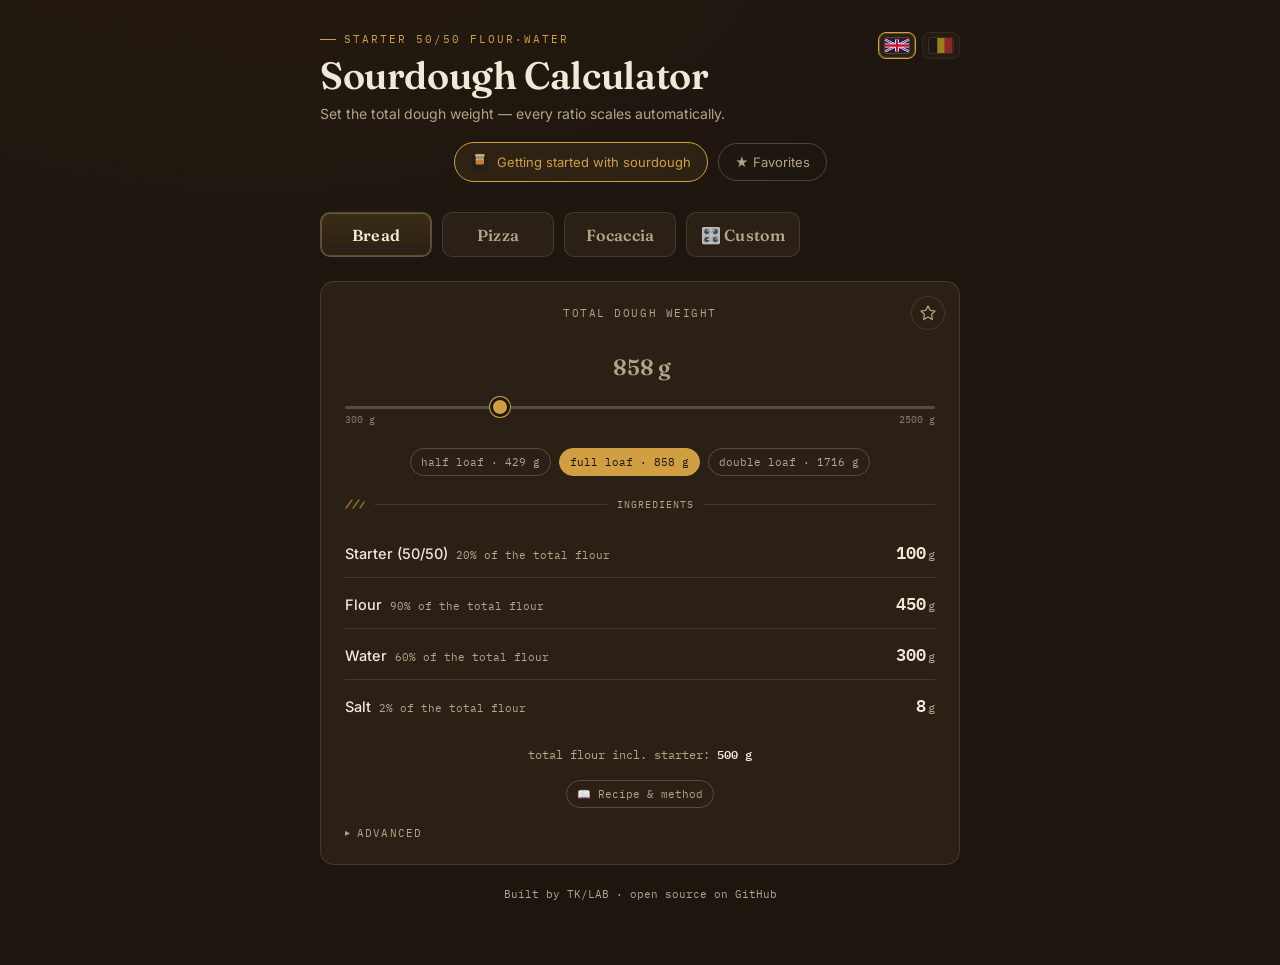
==== index.html @ e1ffed2a "Custom: editable ingredient rows with working-base model; fix undefined salt-slider label" ====
<!DOCTYPE html>
<html lang="en">
<head>
<meta charset="UTF-8">
<meta name="viewport" content="width=device-width, initial-scale=1.0">
<meta name="theme-color" content="#1c160f">
<meta name="mobile-web-app-capable" content="yes">
<meta name="apple-mobile-web-app-capable" content="yes">
<meta name="apple-mobile-web-app-status-bar-style" content="black-translucent">
<meta name="apple-mobile-web-app-title" content="Sourdough">
<title>Sourdough Calculator &mdash; Scale Bread, Pizza &amp; Focaccia Dough</title>
  <meta name="description" content="Set a total dough weight and every sourdough baker's percentage scales automatically — flour, water, starter, salt &amp; oil, for bread, pizza and focaccia.">
  <link rel="canonical" href="https://tristankuijpers.github.io/sourdough_calculator/">
  <meta name="robots" content="index, follow">
  <!-- Open Graph / social sharing -->
  <meta property="og:type" content="website">
  <meta property="og:site_name" content="Sourdough Calculator">
  <meta property="og:title" content="Sourdough Calculator — Scale Bread, Pizza &amp; Focaccia Dough">
  <meta property="og:description" content="Set a total dough weight and every sourdough baker's percentage scales automatically — bread, pizza &amp; focaccia.">
  <meta property="og:url" content="https://tristankuijpers.github.io/sourdough_calculator/">
  <meta property="og:image" content="https://tristankuijpers.github.io/sourdough_calculator/assets/screenshot-desktop.png">
  <meta name="twitter:card" content="summary_large_image">
  <meta name="twitter:title" content="Sourdough Calculator — Scale Bread, Pizza &amp; Focaccia Dough">
  <meta name="twitter:description" content="Set a total dough weight and every sourdough baker's percentage scales automatically.">
  <meta name="twitter:image" content="https://tristankuijpers.github.io/sourdough_calculator/assets/screenshot-desktop.png">
  <script type="application/ld+json">
    {
      "@context": "https://schema.org",
      "@type": "WebApplication",
      "name": "Sourdough Calculator",
      "url": "https://tristankuijpers.github.io/sourdough_calculator/",
      "applicationCategory": "LifestyleApplication",
      "operatingSystem": "Any",
      "description": "Set a total sourdough dough weight and every baker's percentage scales automatically — bread, pizza and focaccia.",
      "offers": { "@type": "Offer", "price": "0", "priceCurrency": "USD" }
    }
  </script>
<link rel="icon" type="image/png" sizes="32x32" href="assets/favicon-32x32.png">
<link rel="icon" type="image/png" sizes="192x192" href="assets/favicon-192x192.png">
<link rel="apple-touch-icon" sizes="180x180" href="assets/apple-touch-icon.png">
<link rel="manifest" href="site.webmanifest">
<link rel="preconnect" href="https://fonts.googleapis.com">
<link href="https://fonts.googleapis.com/css2?family=Fraunces:opsz,wght@9..144,400;9..144,600;9..144,700&family=Inter:wght@400;500;600&family=IBM+Plex+Mono:wght@400;500;600&display=swap" rel="stylesheet">
<link rel="stylesheet" href="assets/style.css">

<!-- Google tag (gtag.js) — GA4 G-1L7SY4MPC9
     Opt out on this device: open the site once with ?optout=1
     DebugView session:      open the site with ?debug=1 -->
<script>
(function () {
  var q = new URLSearchParams(location.search);
  try {
    if (q.has('optout')) localStorage.setItem('ga_off', '1');
    if (localStorage.getItem('ga_off') === '1') return;
  } catch (e) {}
  var s = document.createElement('script');
  s.async = true;
  s.src = 'https://www.googletagmanager.com/gtag/js?id=G-1L7SY4MPC9';
  document.head.appendChild(s);
  window.dataLayer = window.dataLayer || [];
  window.gtag = function () { window.dataLayer.push(arguments); };
  gtag('js', new Date());
  var cfg = q.has('debug') ? { debug_mode: true } : {};
  gtag('config', 'G-1L7SY4MPC9', cfg);
})();
</script>
</head>
<body>
<div class="wrap">

  <div class="lang-toggle" aria-label="Language / Taal">
    <button type="button" class="flag-btn" data-lang="en" aria-label="English" title="English">
      <svg viewBox="0 0 60 30" aria-hidden="true"><rect width="60" height="30" fill="#012169"/><path d="M0,0 L60,30 M60,0 L0,30" stroke="#fff" stroke-width="6"/><path d="M0,0 L60,30 M60,0 L0,30" stroke="#C8102E" stroke-width="2.6"/><path d="M30,0 v30 M0,15 h60" stroke="#fff" stroke-width="10"/><path d="M30,0 v30 M0,15 h60" stroke="#C8102E" stroke-width="6"/></svg>
    </button>
    <button type="button" class="flag-btn" data-lang="nl" aria-label="Nederlands" title="Nederlands">
      <svg viewBox="0 0 30 20" aria-hidden="true"><rect width="10" height="20" fill="#1a1a1a"/><rect x="10" width="10" height="20" fill="#FDDA24"/><rect x="20" width="10" height="20" fill="#EF3340"/></svg>
    </button>
  </div>

  <header>
    <div class="eyebrow" data-i18n="eyebrow">starter 50/50 flour·water</div>
    <h1 data-i18n="title">Sourdough Calculator</h1>
    <div class="sub" data-i18n-html="sub">Set the total dough weight &mdash; every ratio scales automatically.</div>
    <div class="head-actions">
      <a class="chip get-started" href="recipes/getting-started.html"><img class="icon-img" src="assets/favicon-32x32.png" alt=""><span data-i18n="getStarted">Getting started with sourdough</span></a>
      <button type="button" class="chip favorites-btn" id="favorites-btn" aria-expanded="false">&#9733; <span data-i18n="favorites">Favorites</span></button>
    </div>
  </header>

  <div class="tabs-wrap">
    <div class="tabs" id="tabs"></div>
  </div>

  <div id="panels"></div>

  <!-- Favorites pane: opened via the header chip; content rendered by JS -->
  <div class="tabpanel" id="panel-favorites" hidden>
    <div class="card" id="favorites-card"></div>
  </div>

  <!-- Name-this-recipe dialog, opened by the star button -->
  <div class="fav-overlay" id="fav-overlay" hidden>
    <div class="fav-dialog" role="dialog" aria-modal="true" aria-labelledby="fav-dialog-title">
      <div class="fav-dialog-title" id="fav-dialog-title" data-i18n="favDialogTitle">Name this recipe</div>
      <form id="fav-form">
        <input type="text" id="fav-name-input" maxlength="40" autocomplete="off"
               placeholder="e.g. focaccia extra oil">
        <div class="fav-dialog-actions">
          <button type="button" class="chip" id="fav-cancel" data-i18n="cancel">Cancel</button>
          <button type="submit" class="chip chip-primary" id="fav-save" data-i18n="save">Save</button>
        </div>
      </form>
    </div>
  </div>

  <div class="toast" id="share-toast"></div>
  <footer>
    <div class="footer-links">
      <span class="foot-stat" data-i18n-html="footer">Built by TK/LAB &middot; <a href="https://github.com/tristankuijpers/sourdough_calculator" target="_blank" rel="noopener">open source on GitHub</a></span>
      <button type="button" class="share-btn" id="share-app" data-i18n="shareApp">Share this app</button>
    </div>
  </footer>
</div>

<script src="assets/i18n.js"></script>
<script src="products.js"></script>
<script>
// Localize the product list for this page load *before* the app boots:
// pLocal() swaps every shared string for the active language (labels, chips,
// comingSoon) while leaving ratios/limits untouched.
//
// NB: `const PRODUCTS` in products.js is a global lexical binding and cannot
// be reassigned (so no `PRODUCTS = PRODUCTS.map(...)` here). Mutate the array
// in place instead, so every later reference to the bare identifier sees the
// localized items.
PRODUCTS.forEach(function (raw, i) {
  PRODUCTS[i] = window.pLocal(raw, I18N.lang());
});
</script>
<script>
// ---------- core baker's-percentage math ----------
// F = total flour, W = total dough weight, all percentages are fractions of F.
// hydration h, starter s, salt sp, oil o (0 for bread).
function computeDough(W, h, s, sp, o){
  const F = W / (1 + h + sp + o);
  return { starter:s*F, flour:F*(1-0.5*s), water:F*(h-0.5*s), salt:sp*F, oil:o*F, totalFlour:F };
}
const round = n => Math.round(n);

function renderRows(container, items, editable){
  container.innerHTML = items.map(it => `
    <div class="row">
      <div><span class="name">${it.name}</span><span class="pct">${it.pctLabel}</span></div>
      <div class="amt${editable ? ' editable' : ''}"${it.key ? ` data-key="${it.key}"` : ''}${editable ? ` title="${I18N.t('editIngredient')}"` : ''}>${round(it.grams)}<span>g</span></div>
    </div>`).join('');
}

// persistence helpers (localStorage, "sd_" prefix)
function restoreValue(el){ const v = localStorage.getItem('sd_' + el.id); if (v !== null) el.value = v; }
function persistValue(el){ localStorage.setItem('sd_' + el.id, el.value); }

const $ = id => document.getElementById(id);
// session-only UI mode per product: "base" (chips scale the default portion) or "percent"
const baseMode = {};
// editable products (custom) keep a mutable working base in grams; the weight
// slider scales it, ingredient-row edits replace parts of it and ratio-slider
// moves recompute it from the baker's percentages
const dynBase = {};
// Active tab lives in the URL hash (#bread / #pizza / #focaccia) so reloads —
// e.g. the language toggle, which reloads the page — land back on the same
// product instead of resetting to the first one. Falls back to the first
// enabled product when no (valid) hash is present.
const defaultId = PRODUCTS.find(p => !p.disabled) ? PRODUCTS.find(p => !p.disabled).id : null;
const hashId = location.hash.length > 1 ? location.hash.slice(1) : null;
const activeId = (hashId && PRODUCTS.find(p => p.id === hashId && !p.disabled))
  ? hashId
  : defaultId;

// every adjustable ratio-slider config of a product: hydration, the optional
// user-settable salt slider (custom product), then any extras
function advCfgs(p){
  return [p.advanced.hydration, p.advanced.saltSlider, ...p.advanced.extras].filter(Boolean);
}

// scale a base portion (grams) up/down to a new total dough weight
function scaleBase(base, W){
  const k = W / base.total;
  return {
    starter: base.starter * k,
    flour:   base.flour   * k,
    water:   base.water   * k,
    salt:    base.salt    * k,
    oil:     (base.oil || 0) * k,
    totalFlour: (base.flour + base.starter / 2) * k
  };
}

// read the current baker's percentages off a product's sliders
function currentPcts(p){
  const pid = p.id;
  const h  = parseFloat($(pid+'-hydration').value) / 100;
  const st = p.advanced.starter.def / 100;
  const sp = (p.advanced.saltSlider ? parseFloat($(pid+'-salt').value) : p.advanced.salt) / 100;
  const os = p.advanced.extras.map(ex => parseFloat($(pid+'-'+ex.key).value));
  return { h, st, sp, os, o: os.reduce((a,b)=>a+b,0) / 100 };
}

// The one update function every product shares.
function updateProduct(p){
  const pid = p.id;
  const W  = parseFloat($(pid+'-weight').value);
  const { h, st, sp, os, o } = currentPcts(p);

  $(pid+'-weight-num').textContent  = round(W);
  $(pid+'-hydration-v').textContent = Math.round(h*100)+'%';
  p.advanced.extras.forEach((ex,i) => { $(pid+'-'+ex.key+'-v').textContent = Math.round(os[i])+'%'; });

  // base mode scales the product's working base (default portion, or the
  // custom product's user-edited ingredient grams) to the chosen weight;
  // otherwise the baker's percentages drive the rows.
  const inBase = p.chipsSwitchTo === 'base' && baseMode[pid] === 'base' && (dynBase[pid] || p.base);
  const d = inBase
    ? scaleBase(inBase, W)
    : computeDough(W, h, st, sp, o);
  const k = inBase ? W / inBase.total : 1;

  // Every ingredient is annotated with its baker's percentage of the total
  // flour (grams shown ÷ total flour incl. starter). The hydration itself is
  // shown elsewhere, so it does not appear in the rows.
  const ann = t => Math.round(t*100)+'% '+I18N.t('pctOfFlour');
  const rows = [
    {key:'starter', name:I18N.t('ing_starter'), pctLabel:ann(d.starter/d.totalFlour), grams:d.starter},
    {key:'flour',   name:I18N.t('ing_flour'),   pctLabel:ann(d.flour/d.totalFlour),   grams:d.flour},
    {key:'water',   name:I18N.t('ing_water'),   pctLabel:ann(d.water/d.totalFlour),   grams:d.water},
  // each extra ingredient gets its own grams from its own % of total flour
    ...p.advanced.extras.map((ex,i) => ({
      key: ex.key,
      name: ex.name,
      pctLabel: ann(inBase ? (inBase[ex.key]*k)/d.totalFlour : os[i]/100),
      grams: inBase ? inBase[ex.key]*k : os[i]/100*d.totalFlour
    })),
    {key:'salt',    name:I18N.t('ing_salt'),    pctLabel:ann(d.salt/d.totalFlour),    grams:d.salt},
  ];
  renderRows($(pid+'-rows'), rows, !!p.editableIngredients);

  // dough-ball counter (pizza widget); helper line always shows total flour
  if (p.widget && p.widget.type === 'balls'){
    const bw = parseFloat($(pid+'-ball-weight').value) || p.widget.defaultBallWeight;
    $(pid+'-ball-count').textContent = Math.round(W / bw);
  }
  $(pid+'-helper').innerHTML = I18N.t('helperTotalFlour', round(d.totalFlour));

  // chip active state
  [...$(pid+'-chips').children].forEach(c => {
    const n = parseInt(c.dataset.balls, 10);
    const ok = isNaN(n)
      ? Math.abs(parseFloat(c.dataset.v) - W) < 1
      : Math.abs(W - p.base.total * n / p.widget.defaultCount) < 1;
    c.classList.toggle('active', ok);
  });
}
// re-derive the ratio sliders from a working base (grams), clamped to the
// sliders' ranges. h = (water + starter/2) / F, s = starter / F, etc., where
// F = total flour incl. starter (flour + starter/2).
function syncRatioSliders(p, b){
  const pid = p.id;
  const F = b.flour + b.starter / 2;
  if (F <= 0) return;
  const set = (cfg, pct) => {
    if (!cfg) return;
    const el = $(pid+'-'+cfg.key);
    el.value = Math.min(cfg.max, Math.max(cfg.min, pct));
    persistValue(el);
  };
  set(p.advanced.hydration, (b.water + b.starter / 2) / F * 100);
  set(p.advanced.starter,   b.starter / F * 100);
  set(p.advanced.saltSlider, b.salt / F * 100);
  p.advanced.extras.forEach(ex => set(ex, (b[ex.key] || 0) / F * 100));
}

// editable ingredient rows (custom): the typed grams replace that ingredient
// at the CURRENT dough weight; every other ingredient keeps its grams, the
// weight slider snaps to the new total and the ratio sliders re-derive. From
// then on the weight slider scales exactly these ingredient grams.
function editIngredient(p, key, grams){
  const pid = p.id;
  const b = dynBase[pid];
  const W = parseFloat($(pid+'-weight').value);
  const k = b.total ? W / b.total : 1;   // base grams -> grams at current weight
  const nb = {
    starter: b.starter * k,
    flour:   b.flour   * k,
    water:   b.water   * k,
    salt:    b.salt    * k,
    oil:     (b.oil || 0) * k
  };
  p.advanced.extras.forEach(ex => { if (nb[ex.key] === undefined) nb[ex.key] = (b[ex.key] || 0) * k; });
  nb[key] = grams;
  nb.total = nb.starter + nb.flour + nb.water + nb.salt +
    Object.keys(nb).filter(kk => !['starter','flour','water','salt','total'].includes(kk)).reduce((a,kk)=>a+nb[kk],0);
  dynBase[pid] = nb;
  syncRatioSliders(p, nb);
  $(pid+'-weight').value = Math.max(p.slider.min, Math.min(p.slider.max, Math.round(nb.total)));
  persistValue($(pid+'-weight'));
  unlightStarOn(pid);
  updateProduct(p);
}

// ---- builders -----------------------------------------------------------

function tabHTML(p){
  const soon = p.disabled ? ' tab-soon' : '';
  const active = p.id === activeId ? ' active' : '';
  const emoji = p.emoji ? p.emoji+' ' : '';
  const tag = p.tag ? `<span class="tag">${p.tag}</span>` : '';
  return `<div class="tab${soon}${active}" data-tab="${p.id}" style="--accent-soft:${p.accent.soft}; --accent-ring:${p.accent.ring};">${emoji}${p.label}${tag}</div>`;
}

function chipHTML(c){
  if (c.balls !== undefined) return `<button class="chip" data-balls="${c.balls}">${c.text}</button>`;
  return `<button class="chip" data-v="${c.weight}">${c.text}</button>`;
}

function advRowHTML(pid, cfg){
  if (!cfg) return '';
  return `
    <div class="adv-row">
      <div class="top"><span class="k">${cfg.label}</span><span class="v" id="${pid}-${cfg.key}-v">${Math.round(cfg.def)}%</span></div>
      <input type="range" id="${pid}-${cfg.key}" min="${cfg.min}" max="${cfg.max}" step="${cfg.step}" value="${cfg.def}">
    </div>`;
}

function calcPanelHTML(p){
  const pid = p.id, s = p.slider;
  const ballWidget = (p.widget && p.widget.type === 'balls') ? `
    <div class="helper-line" style="margin-top:10px;">
      ≈ <b id="${pid}-ball-count">${p.widget.defaultCount}</b> ${I18N.t('doneBalls')}
      <input class="ball-input" id="${pid}-ball-weight" type="text" inputmode="decimal" value="${p.widget.defaultBallWeight}"> g
    </div>` : '';
  const helper = `<div class="helper-line" id="${pid}-helper"></div>`;
  const adv = [
    advRowHTML(pid, p.advanced.hydration),
    advRowHTML(pid, p.advanced.saltSlider),
    ...p.advanced.extras.map(ex => advRowHTML(pid, ex))
  ].join('');
  return `
      <button type="button" class="fav-star" id="${pid}-fav-star" title="${I18N.t('saveToFavorites')}" aria-label="${I18N.t('saveToFavorites')}">
        <svg viewBox="0 0 24 24" width="18" height="18" aria-hidden="true"><path d="M12 2.6l2.9 5.9 6.5 0.9-4.7 4.6 1.1 6.5L12 17.4l-5.8 3.1 1.1-6.5L2.6 9.4l6.5-0.9z"/></svg>
      </button>
      <div class="weight-block">
        <div class="weight-label">${I18N.t('totalDough')}</div>
        <div class="weight-value"><span id="${pid}-weight-num">${s.def}</span><span>g</span></div>
        <input type="range" id="${pid}-weight" min="${s.min}" max="${s.max}" step="${s.step}" value="${s.def}">
        <div class="range-minmax"><span>${s.min} g</span><span>${s.max} g</span></div>
      </div>
      ${ballWidget}
      <div class="chips" id="${pid}-chips"></div>

      <div class="divider">
        <svg width="20" height="12" viewBox="0 0 20 12"><path d="M1 10 L7 2 M8 10 L14 2 M15 10 L19 4" stroke="var(--accent, var(--amber))" stroke-width="1.4" fill="none" stroke-linecap="round"/></svg>
        <div class="line"></div>
        <span style="font-family:'IBM Plex Mono',monospace; font-size:10px; letter-spacing:0.1em;">${I18N.t('ingredients')}</span>
        <div class="line"></div>
      </div>

      <div class="rows" id="${pid}-rows"></div>

      ${helper}

      <div class="recipe-link">${p.recipe
        ? `<a class="chip" href="recipes/recipe.html?product=${pid}">${I18N.t('recipeMethod')}</a>`
        : `<a class="chip" href="recipes/getting-started.html">${I18N.t('basicMethod')}</a>`}</div>

      <!-- Advanced toggle: the hydration slider keeps the total dough weight
           fixed and re-derives flour, starter & salt from it. -->
      <details class="adv-panel">
        <summary>${I18N.t('advanced')}</summary>
        <div class="adv-grid">
          ${adv}
        </div>
        <div class="adv-reset"><button type="button" class="chip" id="${pid}-reset">${I18N.t('resetDefaults')}</button></div>
      </details>`;
}

function panelHTML(p){
  const active = p.id === activeId ? ' active' : '';
  const card = p.disabled
    ? `<div class="card"><div class="coming-soon"><div class="big">${p.emoji} ${p.label}</div><p>${p.comingSoon}</p></div></div>`
    : `<div class="card">${calcPanelHTML(p)}</div>`;
  return `<div class="tabpanel${active}" id="panel-${p.id}" style="--accent:${p.accent.color}">${card}</div>`;
}

// ---- render ----
$('tabs').innerHTML = PRODUCTS.map(tabHTML).join('');
$('panels').innerHTML = PRODUCTS.map(panelHTML).join('');

// wire up each enabled product
PRODUCTS.forEach(p => {
  if (p.disabled) return;
  const pid = p.id;
  baseMode[pid] = p.chipsSwitchTo;
  // editable products work from a mutable copy of their default base
  if (p.editableIngredients) dynBase[pid] = Object.assign({}, p.base);

  // persistence: seed ratio slider defaults, then restore any saved values.
  // (Weight is intentionally never restored — every product opens on its
  // default portion.)
  advCfgs(p).forEach(cfg => { $(pid+'-'+cfg.key).value = cfg.def; });
  advCfgs(p).forEach(cfg => restoreValue($(pid+'-'+cfg.key)));

  $(pid+'-chips').innerHTML = p.chips.map(chipHTML).join('');

  // chips (presets): snap to a new weight but KEEP the current mode, so a
  // hydration slider the user already moved keeps applying to the new weight
  // (base mode -> scaled base portion, percent mode -> baker's percentages).
  $(pid+'-chips').addEventListener('click', e => {
    const btn = e.target.closest('.chip'); if (!btn) return;
    const balls = parseInt(btn.dataset.balls, 10);
    $(pid+'-weight').value = isNaN(balls)
      ? parseFloat(btn.dataset.v)
      : p.base.total * balls / p.widget.defaultCount;
    persistValue($(pid+'-weight'));
    unlightStarOn(pid);
    updateProduct(p);
  });

  // editable ingredient rows (custom): tap a gram amount to type a new one.
  // editIngredient() replaces that ingredient at the current weight, snaps the
  // weight slider to the new total and re-derives the ratio sliders.
  if (p.editableIngredients){
    $(pid+'-rows').addEventListener('click', e => {
      const amt = e.target.closest('.amt');
      if (!amt || !amt.dataset.key || amt.querySelector('input')) return;
      const key = amt.dataset.key;
      const cur = round(parseFloat($(pid+'-weight').value) / dynBase[pid].total * dynBase[pid][key]);
      amt.innerHTML = `<input class="amt-input" inputmode="decimal" value="${cur}">`;
      const inp = amt.querySelector('input');
      inp.focus(); inp.select();
      const commit = () => {
        let v = parseFloat(inp.value);
        if (isNaN(v) || v < 0) v = cur;
        editIngredient(p, key, v);
      };
      inp.addEventListener('blur', commit);
      inp.addEventListener('keydown', ev => {
        if (ev.key === 'Enter'){ ev.preventDefault(); inp.blur(); }
        if (ev.key === 'Escape'){ inp.value = cur; inp.blur(); }
      });
    });
  }

  // total-dough weight slider (keeps current mode; never restored on load)
  $(pid+'-weight').addEventListener('input', () => {
    persistValue($(pid+'-weight'));
    unlightStarOn(pid);
    updateProduct(p);
  });

  // ball-weight input (pizza): rounds to 0.5 g, stays in current mode
  if (p.widget && p.widget.type === 'balls'){
    $(pid+'-ball-weight').addEventListener('input', () => {
      $(pid+'-ball-weight').value = Math.round((parseFloat($(pid+'-ball-weight').value) || p.widget.defaultBallWeight) * 2) / 2;
      persistValue($(pid+'-ball-weight'));
      unlightStarOn(pid);
      updateProduct(p);
    });
  }

  // ratio sliders: on editable products (custom) they recompute the working
  // base from the percentages at the current weight; on bread/pizza they
  // switch from base mode into percentage mode
  advCfgs(p).forEach(cfg => {
    const el = $(pid+'-'+cfg.key);
    el.addEventListener('input', () => {
      if (p.editableIngredients){
        const W = parseFloat($(pid+'-weight').value);
        const { h, st, sp, os, o } = currentPcts(p);
        const d = computeDough(W, h, st, sp, o);
        const nb = { starter: d.starter, flour: d.flour, water: d.water, salt: d.salt };
        p.advanced.extras.forEach((ex,i) => { nb[ex.key] = os[i]/100*d.totalFlour; });
        nb.total = W;
        dynBase[pid] = nb;
      } else if (p.chipsSwitchTo === 'base') baseMode[pid] = 'percent';
      persistValue(el);
      unlightStarOn(pid);
      updateProduct(p);
    });
  });

  // reset-to-defaults
  $(pid+'-reset').addEventListener('click', () => {
    unlightStarOn(pid);
    baseMode[pid] = p.chipsSwitchTo;
    if (dynBase[pid]) dynBase[pid] = Object.assign({}, p.base);
    if (p.resetWeight) {
      $(pid+'-weight').value = p.slider.def;
      persistValue($(pid+'-weight'));
    }
    if (p.widget && p.widget.type === 'balls') $(pid+'-ball-weight').value = p.widget.defaultBallWeight;
    advCfgs(p).forEach(cfg => {
      $(pid+'-'+cfg.key).value = cfg.def;
      persistValue($(pid+'-'+cfg.key));
    });
    updateProduct(p);
  });

  updateProduct(p);
});

// ---------- favorites ----------
// A favorite pins a product together with the current slider values into
// localStorage ("sd_favorites"), under a user-chosen name. The Favorites pane
// (opened via the header chip) lists them and can load any of them back.
const FAV_KEY = 'sd_favorites';
const favOverlay = $('fav-overlay');
const favNameInput = $('fav-name-input');
favNameInput.placeholder = I18N.t('favNamePlaceholder');
let favEditProduct = null; // product object currently being pinned
// Which product's star is currently lit. Session-only: lit after saving via
// the star or loading a favorite; cleared as soon as the user navigates to
// another product tab (so returning shows an unlit star again).
let litFav = null;

function setStarLit(pid, lit){
  litFav = lit ? pid : null;
  const star = $(pid + '-fav-star');
  if (star) star.classList.toggle('faved', !!lit);
}

// changing any slider/reset on a product means the loaded/saved favorite no
// longer matches the current settings: extinguish its star
function unlightStarOn(pid){ if (litFav === pid) setStarLit(pid, false); }

function loadFavorites(){
  try {
    const v = JSON.parse(localStorage.getItem(FAV_KEY));
    return Array.isArray(v) ? v : [];
  } catch (e) { return []; }
}
function saveFavorites(list){
  try { localStorage.setItem(FAV_KEY, JSON.stringify(list)); }
  catch (e) { showToast(I18N.t('favoriteSaved') + ' (localStorage unavailable)'); }
}

// capture the full current slider state of a product panel
function captureProductState(p){
  const pid = p.id;
  const extras = {};
  advCfgs(p).forEach(cfg => {
    extras[cfg.key] = parseFloat($(pid + '-' + cfg.key).value);
  });
  return {
    weight: parseFloat($(pid + '-weight').value),
    extras: extras,
    ballWeight: (p.widget && p.widget.type === 'balls')
      ? parseFloat($(pid + '-ball-weight').value) || null
      : null,
    baseMode: baseMode[pid],
    // editable products: pin the working ingredient base too
    base: dynBase[pid] ? Object.assign({}, dynBase[pid]) : null
  };
}

// apply a saved state back onto a product's sliders and re-render
function applyProductState(p, fav){
  const pid = p.id;
  $(pid + '-weight').value = fav.weight;
  persistValue($(pid + '-weight'));
  if (fav.ballWeight != null && p.widget && p.widget.type === 'balls'){
    $(pid + '-ball-weight').value = fav.ballWeight;
    persistValue($(pid + '-ball-weight'));
  }
  Object.keys(fav.extras || {}).forEach(key => {
    const el = $(pid + '-' + key);
    if (el){ el.value = fav.extras[key]; persistValue(el); }
  });
  baseMode[pid] = fav.baseMode || p.chipsSwitchTo;
  if (fav.base && dynBase[pid]) dynBase[pid] = Object.assign({}, fav.base);
  updateProduct(p);
}

function escapeHTML(s){
  return String(s).replace(/[&<>"']/g, c => (
    { '&':'&amp;', '<':'&lt;', '>':'&gt;', '"':'&quot;', "'":'&#39;' }[c]
  ));
}

function favSummary(p, fav){
  const bits = [round(fav.weight) + ' g'];
  const ingNames = { starter:'ing_starter', flour:'ing_flour', water:'ing_water', salt:'ing_salt', oil:'ing_oil' };
  Object.keys(fav.extras || {}).forEach(key => {
    if (key === 'hydration'){ bits.push(I18N.t('hydrationPct', round(fav.extras[key]))); return; }
    bits.push(round(fav.extras[key]) + '% ' + (ingNames[key] ? I18N.t(ingNames[key]) : key));
  });
  return bits.join(' \u00b7 ');
}

function renderFavorites(){
  const list = loadFavorites();
  const card = $('favorites-card');
  if (!list.length){
    card.innerHTML = '<div class="favorites-empty">' + I18N.t('favoritesEmpty') + '</div>';
    return;
  }
  card.innerHTML = list.map(fav => {
    const p = PRODUCTS.find(x => x.id === fav.productId);
    const accent = p ? p.accent.color : 'var(--amber)';
    const available = p && !p.disabled;
    return `
      <div class="fav-item" style="--accent:${accent}">
        <div class="fav-info">
          <div class="fav-name">${escapeHTML(fav.name)}</div>
          <div class="fav-meta">
            ${p ? escapeHTML(p.label) : escapeHTML(I18N.t('favUnavailable'))}
            ${available ? ' · ' + escapeHTML(favSummary(p, fav)) : ''}
          </div>
        </div>
        <div class="fav-actions">
          ${available ? `<button type="button" class="chip" data-load="${fav.id}">${I18N.t('load')}</button>` : ''}
          <button type="button" class="chip fav-delete" data-del="${fav.id}" aria-label="${I18N.t('remove')}">&times;</button>
        </div>
      </div>`;
  }).join('');
}

function openFavorites(){
  renderFavorites();
  // hide product panels, show favorites (not a hash-persisted tab)
  document.querySelectorAll('.tabpanel').forEach(el => el.classList.remove('active'));
  const panel = $('panel-favorites');
  panel.hidden = false;
  panel.classList.add('active');
  $('favorites-btn').classList.add('active');
  $('favorites-btn').setAttribute('aria-expanded', 'true');
  // the language toggle reloads the page: remember the pane was open so the
  // boot code below can reopen it (sessionStorage survives a reload, but a
  // new visit starts with the pane closed)
  try { sessionStorage.setItem('sd_fav_open', '1'); } catch (e) {}
}

function hideFavorites(){
  const panel = $('panel-favorites');
  panel.hidden = true;
  panel.classList.remove('active');
  $('favorites-btn').classList.remove('active');
  $('favorites-btn').setAttribute('aria-expanded', 'false');
  try { sessionStorage.removeItem('sd_fav_open'); } catch (e) {}
  // leaving the favorites pane (or switching product tabs) extinguishes the
  // star: it only stays lit while the saved/loaded favorite stays on screen
  if (litFav) setStarLit(litFav, false);
}

function closeFavorites(){
  hideFavorites();
  // restore the tab strip's active tab
  const tab = document.querySelector('.tab.active');
  if (tab){
    const panel2 = document.getElementById('panel-' + tab.dataset.tab);
    if (panel2) panel2.classList.add('active');
  }
}

$('favorites-btn').addEventListener('click', () => {
  if ($('favorites-btn').classList.contains('active')) closeFavorites();
  else openFavorites();
});

// boot: reopen the favorites pane if it was open when the page (re)loaded,
// e.g. after switching language, which goes through a full page reload
try { if (sessionStorage.getItem('sd_fav_open') === '1') openFavorites(); } catch (e) {}

$('favorites-card').addEventListener('click', e => {
  const loadBtn = e.target.closest('[data-load]');
  if (loadBtn){
    const fav = loadFavorites().find(f => f.id === loadBtn.dataset.load);
    const p = fav && PRODUCTS.find(x => x.id === fav.productId);
    if (fav && p && !p.disabled){
      closeFavorites();
      // switch to the product's tab
      document.querySelectorAll('.tab').forEach(t => t.classList.toggle('active', t.dataset.tab === p.id));
      document.querySelectorAll('#panels .tabpanel').forEach(el => el.classList.remove('active'));
      $('panel-' + p.id).classList.add('active');
      applyProductState(p, fav);
      // loaded from favorites -> its star stays lit on this product
      setStarLit(p.id, true);
      showToast(I18N.t('favoriteLoaded'));
    }
    return;
  }
  const delBtn = e.target.closest('[data-del]');
  if (delBtn){
    const removed = loadFavorites().find(f => f.id === delBtn.dataset.del);
    if (removed && litFav === removed.productId) setStarLit(removed.productId, false);
    saveFavorites(loadFavorites().filter(f => f.id !== delBtn.dataset.del));
    renderFavorites();
    showToast(I18N.t('favoriteDeleted'));
  }
});

// star buttons: open the name dialog for that product
document.querySelectorAll('.fav-star').forEach(btn => {
  btn.addEventListener('click', () => {
    favEditProduct = PRODUCTS.find(p => p.id === btn.id.replace('-fav-star', ''));
    if (!favEditProduct || favEditProduct.disabled) return;
    const W = round(parseFloat($(favEditProduct.id + '-weight').value));
    favNameInput.value = favEditProduct.label + ' · ' + W + ' g';
    favOverlay.hidden = false;
    favNameInput.focus();
    favNameInput.select();
  });
});

function closeFavDialog(){ favOverlay.hidden = true; favEditProduct = null; }

$('fav-cancel').addEventListener('click', closeFavDialog);
favOverlay.addEventListener('click', e => { if (e.target === favOverlay) closeFavDialog(); });
document.addEventListener('keydown', e => {
  if (e.key === 'Escape'){
    if (!favOverlay.hidden) closeFavDialog();
    else if ($('favorites-btn').classList.contains('active')) closeFavorites();
  }
});

$('fav-form').addEventListener('submit', e => {
  e.preventDefault();
  if (!favEditProduct) return;
  const name = favNameInput.value.trim() ||
    (favEditProduct.label + ' · ' + round(parseFloat($(favEditProduct.id + '-weight').value)) + ' g');
  const fav = Object.assign(
    { id: 'fav-' + Date.now(), name: name, productId: favEditProduct.id, savedAt: Date.now() },
    captureProductState(favEditProduct)
  );
  const list = loadFavorites();
  list.push(fav);
  saveFavorites(list);
  const savedPid = favEditProduct.id; // closeFavDialog() clears favEditProduct
  closeFavDialog();
  setStarLit(savedPid, true);
  showToast(I18N.t('favoriteSaved'));
});

// ---------- share ----------
const shareToast = document.getElementById('share-toast');
const shareAppBtn = document.getElementById('share-app');
function showToast(msg){
  shareToast.textContent = msg;
  shareToast.classList.add('show');
  if (shareToast._t) clearTimeout(shareToast._t);
  shareToast._t = setTimeout(()=>shareToast.classList.remove('show'), 2200);
}
function isSmartphone(){
  const ua = navigator.userAgent || '';
  const mobilePhoneUA = /Android|iPhone|iPad|iPod|Windows Phone|Mobile/i.test(ua);
  const hasCoarsePointer = window.matchMedia && window.matchMedia('(pointer: coarse)').matches;
  const narrowViewport = window.matchMedia && window.matchMedia('(max-width: 900px)').matches;
  // Any one signal is enough: some phones/iPads/webviews don't report all of them.
  return mobilePhoneUA || hasCoarsePointer || narrowViewport;
}

// Share only where the native share sheet can work. If navigator.share is missing
// the button is hidden (no WhatsApp-style fallbacks; opting out is a clean no).
const enableNativeShare = isSmartphone() && !!navigator.share;
if (!enableNativeShare){
  shareAppBtn.style.display = 'none';
} else {
  shareAppBtn.addEventListener('click', async ()=>{
    if (!navigator.share){
      showToast(I18N.t('shareUnavailable'));
      return;
    }

    const url = location.href.split('#')[0];
    const text = I18N.t('shareText');

    try {
      await navigator.share({ title:I18N.t('shareTitle'), text, url });
    } catch (err) {
      // Dismissing the share sheet (AbortError) is a normal no-op.
      // Never open fallback channels (e.g. WhatsApp) on cancel or failure.
      if (err && err.name === 'AbortError') return;
      showToast(I18N.t('shareFailed'));
    }
  });
}

// ---------- tabs ----------
document.querySelectorAll('.tab').forEach(tab=>{
  tab.addEventListener('click', ()=>{
    // selecting a product tab also closes the favorites pane, so the
    // ★ chip doesn't stay lit (and its next click would otherwise "cancel")
    hideFavorites();
    document.querySelectorAll('.tab').forEach(t=>t.classList.remove('active'));
    document.querySelectorAll('.tabpanel').forEach(p=>p.classList.remove('active'));
    tab.classList.add('active');
    document.getElementById('panel-'+tab.dataset.tab).classList.add('active');
    tab.scrollIntoView({block:'nearest', inline:'nearest', behavior:'smooth'});
    // Keep the URL hash in sync, so any reload (e.g. the language toggle) restores
    // this tab rather than falling back to the first product. Disabled ("soon")
    // tabs are placeholders, so they never drive the persisted tab.
    if (!tab.classList.contains('tab-soon')) {
      try { history.replaceState(null, '', '#' + tab.dataset.tab); } catch (e) {}
    }
  });
});

// only show the edge fades on the tab strip when there's more to scroll to
const tabsWrap = document.querySelector('.tabs-wrap');
const tabsEl = document.querySelector('.tabs');
function updateTabFades(){
  const canLeft = tabsEl.scrollLeft > 2;
  const canRight = tabsEl.scrollLeft + tabsEl.clientWidth < tabsEl.scrollWidth - 2;
  tabsWrap.classList.toggle('can-scroll-left', canLeft);
  tabsWrap.classList.toggle('can-scroll-right', canRight);
}
tabsEl.addEventListener('scroll', updateTabFades);
window.addEventListener('resize', updateTabFades);
updateTabFades();

// ---------- i18n boot ----------
// Static [data-i18n] markup, <title> and meta description follow the active
// language; the lang-chip toggles en <-> nl (persisted in localStorage).
document.documentElement.lang = I18N.lang();
document.title = I18N.t('title');
var metaDescEl = document.querySelector('meta[name="description"]');
if (metaDescEl) metaDescEl.setAttribute('content', I18N.t('metaDesc'));
I18N.apply(document);
I18N.wireFlags(document);

if ('serviceWorker' in navigator) {
  window.addEventListener('load', () => navigator.serviceWorker.register('./sw.js'));
}
</script>
</body>
</html>
---- assets/style.css ----
:root{
  --bg: #1c160f;
  --bg-2: #24190f;
  --surface: #2a2015;
  --surface-2: #322619;
  --line: rgba(241,233,216,0.12);
  --line-strong: rgba(241,233,216,0.22);
  --ink: #f1e9d8;
  --muted: #b3a488;
  --amber: #cf9f42;
  --amber-dim: #7a6431;
  --teal: #7fa3a0;
  --tomato: #c1502e;
  --olive: #8a9a5b;
  --radius: 14px;
}
*{box-sizing:border-box;}
html,body{margin:0;padding:0;}
body{
  background:
    radial-gradient(ellipse 900px 500px at 20% -10%, var(--bg-2), transparent),
    var(--bg);
  color:var(--ink);
  font-family:'Inter',sans-serif;
  min-height:100vh;
  padding:32px 16px 64px;
  -webkit-font-smoothing:antialiased;
}
.wrap{max-width:640px;margin:0 auto;position:relative;}

/* Language flag toggle: pinned top-right, aligned with the top text line.
   Present on every page (calculator, recipe, getting-started). */
.lang-toggle{
  position:absolute;
  top:0;
  right:0;
  display:flex;
  gap:6px;
  z-index:5;
}
.flag-btn{
  background:var(--surface);
  border:1px solid var(--line);
  border-radius:8px;
  display:inline-flex;
  align-items:center;
  justify-content:center;
  padding:5px 6px;
  cursor:pointer;
  opacity:0.55;
  transition:opacity .15s ease, border-color .15s ease;
}
.flag-btn svg{
  display:block;
  width:24px;
  height:15px;
  border-radius:2px;
  box-shadow:0 0 0 1px rgba(241,233,216,0.18);
}
.flag-btn:hover{opacity:0.9;}
.flag-btn.active{
  opacity:1;
  border-color:var(--amber);
  box-shadow:inset 0 0 0 1px rgba(207,159,66,0.35);
}

header{margin-bottom:28px;}
.eyebrow{
  font-family:'IBM Plex Mono',monospace;
  font-size:11px;
  letter-spacing:0.18em;
  text-transform:uppercase;
  color:var(--amber);
  display:flex;
  align-items:center;
  gap:8px;
}
.eyebrow::before{
  content:"";
  width:16px;height:1px;
  background:var(--amber);
  display:inline-block;
}
h1{
  font-family:'Fraunces',serif;
  font-weight:600;
  font-size:clamp(28px,7vw,38px);
  margin:6px 0 4px;
  letter-spacing:-0.01em;
}
.sub{color:var(--muted); font-size:14px; max-width:46ch; line-height:1.5;}

/* tabs styled as stamped labels, horizontally scrollable so new products (bread,
   pizza, focaccia, ...) can be appended without needing more screen width */
.tabs-wrap{
  position:relative;
  margin:26px 0 18px;
}
.tabs-wrap::before, .tabs-wrap::after{
  content:"";
  position:absolute;
  top:0; bottom:0;
  width:28px;
  pointer-events:none;
  z-index:2;
  opacity:0;
  transition:opacity .15s ease;
}
.tabs-wrap::before{left:0; background:linear-gradient(90deg, var(--bg), transparent);}
.tabs-wrap::after{right:0; background:linear-gradient(270deg, var(--bg), transparent);}
/* only show a fade on the side there's actually more to scroll to */
.tabs-wrap.can-scroll-left::before{opacity:1;}
.tabs-wrap.can-scroll-right::after{opacity:1;}

.tabs{
  display:flex;
  gap:10px;
  overflow-x:auto;
  scroll-snap-type:x proximity;
  -webkit-overflow-scrolling:touch;
  scrollbar-width:none;
  padding:2px 4px 6px;
  margin:0 -4px;
}
.tabs::-webkit-scrollbar{display:none;}
.tab{
  flex:0 0 auto;
  min-width:112px;
  scroll-snap-align:start;
  position:relative;
  padding:12px 14px 11px;
  background:var(--surface);
  border:1px solid var(--line);
  border-radius:10px;
  font-family:'Fraunces',serif;
  font-weight:600;
  font-size:16px;
  color:var(--muted);
  cursor:pointer;
  text-align:center;
  transition:all .2s ease;
  letter-spacing:0.01em;
}
.tab .tag{
  display:block;
  font-family:'IBM Plex Mono',monospace;
  font-weight:400;
  font-size:10px;
  letter-spacing:0.12em;
  text-transform:uppercase;
  margin-top:2px;
  opacity:0.7;
  white-space:nowrap;
}
.tab.active{
  color:var(--ink);
  border-color:var(--line-strong);
  background:linear-gradient(180deg, var(--accent-soft, rgba(207,159,66,0.16)), var(--surface));
  box-shadow:inset 0 0 0 1px var(--accent-ring, rgba(207,159,66,0.35));
}
.tab.tab-soon{
  opacity:0.55;
  cursor:default;
}

.card{
  position:relative;
  background:var(--surface);
  border:1px solid var(--line);
  border-radius:var(--radius);
  padding:24px;
}

.weight-block{text-align:center; padding-bottom:6px;}
.weight-label{
  font-family:'IBM Plex Mono',monospace;
  font-size:11px;
  letter-spacing:0.14em;
  text-transform:uppercase;
  color:var(--muted);
}
.weight-value{
  font-family:'Fraunces',serif;
  font-weight:700;
  font-size:56px;
  line-height:1.1;
  margin:4px 0 2px;
}
.weight-value span{font-size:22px; font-weight:600; color:var(--muted); margin-left:4px;}

input[type=range]{
  -webkit-appearance:none;
  width:100%;
  height:3px;
  border-radius:2px;
  background:var(--line-strong);
  margin:18px 0 4px;
}
input[type=range]::-webkit-slider-thumb{
  -webkit-appearance:none;
  width:20px;height:20px;
  border-radius:50%;
  background:var(--accent, var(--amber));
  border:3px solid var(--bg);
  box-shadow:0 0 0 1px var(--accent, var(--amber));
  cursor:pointer;
  margin-top:-8.5px;
}
input[type=range]::-moz-range-thumb{
  width:14px;height:14px;
  border-radius:50%;
  background:var(--accent, var(--amber));
  border:3px solid var(--bg);
  box-shadow:0 0 0 1px var(--accent, var(--amber));
  cursor:pointer;
}
input[type=range]::-webkit-slider-runnable-track{height:3px; border-radius:2px;}
input[type=range]::-moz-range-track{height:3px; border-radius:2px; background:var(--line-strong);}

.range-minmax{
  display:flex; justify-content:space-between;
  font-family:'IBM Plex Mono',monospace;
  font-size:10px; color:var(--muted); opacity:0.7;
}

.chips{display:flex; gap:8px; flex-wrap:wrap; justify-content:center; margin:16px 0 4px;}
.chip{
  font-family:'IBM Plex Mono',monospace;
  font-size:11px;
  padding:6px 10px;
  border-radius:999px;
  border:1px solid var(--line-strong);
  color:var(--muted);
  background:transparent;
  cursor:pointer;
  transition:all .15s ease;
  text-decoration:none;
  display:inline-block;
}
.chip:hover{color:var(--ink); border-color:var(--accent, var(--amber));}
.chip.active{color:var(--bg); background:var(--accent, var(--amber)); border-color:var(--accent, var(--amber));}

.divider{
  display:flex; align-items:center; gap:10px;
  margin:22px 0 16px;
  color:var(--muted);
}
.divider svg{flex-shrink:0; opacity:0.6;}
.divider .line{flex:1; height:1px; background:var(--line);}

.rows{display:flex; flex-direction:column;}
.row{
  display:flex; align-items:baseline; justify-content:space-between;
  padding:11px 0;
  border-bottom:1px solid var(--line);
}
.row:last-child{border-bottom:none;}
.row .name{font-size:14.5px; font-weight:500;}
.row .pct{
  font-family:'IBM Plex Mono',monospace;
  font-size:11px;
  color:var(--muted);
  margin-left:8px;
}
.row .amt{
  font-family:'IBM Plex Mono',monospace;
  font-size:17px;
  font-weight:600;
  font-variant-numeric:tabular-nums;
}
.row .amt span{font-size:12px; color:var(--muted); font-weight:400; margin-left:2px;}
/* editable ingredient grams (custom product) */
.row .amt.editable{cursor:pointer; border-bottom:1px dashed var(--line-strong);}
.row .amt.editable:hover{color:var(--accent, var(--amber));}
.row .amt-input{
  width:64px;
  background:var(--surface-2);
  border:1px solid var(--line-strong);
  color:var(--ink);
  font-family:'IBM Plex Mono',monospace;
  font-size:15px;
  font-weight:600;
  font-variant-numeric:tabular-nums;
  border-radius:6px;
  padding:1px 4px;
  text-align:right;
  outline:none;
}
.row .amt-input:focus{border-color:var(--accent, var(--amber));}

.hydration-ring{display:flex; align-items:center; justify-content:center; margin:20px 0 4px;}

.helper-line{
  text-align:center;
  font-family:'IBM Plex Mono',monospace;
  font-size:12px;
  color:var(--muted);
  margin-top:14px;
}
.helper-line b{color:var(--ink); font-weight:600;}
.ball-input{
  width:60px;
  background:var(--surface-2);
  border:1px solid var(--line-strong);
  color:var(--ink);
  font-family:'IBM Plex Mono',monospace;
  font-size:12px;
  border-radius:6px;
  padding:2px 4px;
  text-align:center;
}

details{margin-top:18px;}
summary{
  cursor:pointer;
  font-family:'IBM Plex Mono',monospace;
  font-size:11px;
  letter-spacing:0.1em;
  text-transform:uppercase;
  color:var(--muted);
  list-style:none;
  display:flex; align-items:center; gap:6px;
  user-select:none;
}
summary::-webkit-details-marker{display:none;}
summary::before{content:"▸"; transition:transform .15s ease; font-size:10px;}
details[open] summary::before{transform:rotate(90deg);}
details[open] summary{color:var(--ink);}

.adv-grid{margin-top:14px; display:flex; flex-direction:column; gap:16px;}
.adv-row .top{display:flex; justify-content:space-between; font-size:12.5px; margin-bottom:4px;}
.adv-row .top .k{color:var(--muted);}
.adv-row .top .v{font-family:'IBM Plex Mono',monospace; font-weight:600;}

.adv-reset{margin-top:18px; text-align:center;}
.adv-reset .chip{font-family:'IBM Plex Mono',monospace;}

.share-btn{
  display:inline-flex; align-items:center; gap:6px;
  font-family:'IBM Plex Mono',monospace; font-size:11px; letter-spacing:0.08em; text-transform:uppercase;
  padding:7px 13px; border-radius:999px;
  border:1px solid var(--line-strong); background:transparent; color:var(--muted);
  cursor:pointer; transition:all .15s ease;
}
.share-btn:hover{color:var(--ink); border-color:var(--accent, var(--amber));}
.toast{
  position:fixed; left:50%; bottom:28px; transform:translate(-50%, 14px);
  background:var(--surface-2); color:var(--ink); border:1px solid var(--line-strong);
  padding:9px 16px; border-radius:999px; font-family:'IBM Plex Mono',monospace; font-size:11px;
  opacity:0; pointer-events:none; z-index:50;
  transition:opacity .2s ease, transform .2s ease;
}
.toast.show{opacity:1; transform:translate(-50%, 0);}

footer{
  margin-top:22px;
  font-size:11px;
  color:var(--muted);
  font-family:'IBM Plex Mono',monospace;
}
.footer-links{display:flex; align-items:center; justify-content:center; gap:12px; flex-wrap:wrap;}
.footer-links .foot-stat a{color:var(--muted); text-decoration:none;}
.footer-links .foot-stat a:hover{color:var(--ink);}

.tabpanel{display:none;}
.tabpanel.active{display:block;}

/* recipe/guideline pages */
.back-link{
  display:inline-flex;
  align-items:center;
  gap:6px;
  font-family:'IBM Plex Mono',monospace;
  font-size:11px;
  letter-spacing:0.08em;
  text-transform:uppercase;
  color:var(--muted);
  text-decoration:none;
  margin-bottom:18px;
}
.back-link:hover{color:var(--ink);}

.recipe-link{margin-top:16px; text-align:center;}

.steps{counter-reset:step; padding:0; margin:0; list-style:none;}
.steps li{
  counter-increment:step;
  position:relative;
  padding:0 0 18px 34px;
  margin-bottom:18px;
  border-bottom:1px solid var(--line);
}
.steps li:last-child{border-bottom:none; margin-bottom:0; padding-bottom:0;}
.steps li::before{
  content:counter(step);
  position:absolute;
  left:0; top:0;
  width:24px; height:24px;
  border-radius:50%;
  background:var(--surface-2);
  border:1px solid var(--line-strong);
  color:var(--accent, var(--amber));
  font-family:'IBM Plex Mono',monospace;
  font-size:12px;
  font-weight:600;
  display:flex; align-items:center; justify-content:center;
}
.steps h3{
  font-family:'Fraunces',serif;
  font-size:17px;
  font-weight:600;
  margin:0 0 6px;
}
.steps p{font-size:14px; line-height:1.6; color:var(--muted); margin:0;}

.tip{
  margin-top:20px;
  padding:14px 16px;
  border-radius:10px;
  background:var(--surface-2);
  border:1px solid var(--line);
  font-size:13px;
  line-height:1.6;
  color:var(--muted);
}
.tip b{color:var(--ink);}

/* placeholder panel for products whose ratios/recipe aren't ready yet */
.coming-soon{
  text-align:center;
  padding:28px 12px;
  color:var(--muted);
}
.coming-soon .big{
  font-family:'Fraunces',serif;
  font-size:20px;
  color:var(--ink);
  margin-bottom:8px;
}
.coming-soon p{font-size:13.5px; line-height:1.6; max-width:38ch; margin:0 auto;}

/* Advanced settings sit behind an opt-in toggle so the core calculator stays
   dead simple. The hydration slider keeps the total dough weight fixed and
   re-derives flour, starter & salt from it (see computeDough in index.html). */

/* CTA row on the landing page: getting-started chip + language switch */
.head-actions{
  display:flex;
  align-items:center;
  justify-content:center;
  gap:10px;
  flex-wrap:wrap;
  margin-top:18px;
}
.get-started{
  display:inline-flex;
  align-items:center;
  gap:8px;
  font-family:'Inter',sans-serif;
  font-size:13px;
  padding:10px 16px;
  border-color:var(--amber);
  color:var(--amber);
  background:rgba(207,159,66,0.08);
}
.get-started:hover{
  color:var(--bg);
  background:var(--amber);
  border-color:var(--amber);
}
.get-started:hover .icon-img{filter:brightness(0);}
.icon-img{
  width:18px;
  height:18px;
  flex-shrink:0;
  display:block;
  transition:filter .15s ease;
}

/* recipe pages: general-method callout + per-product notes */
.general-callout{
  text-align:center;
  padding:18px 16px 20px;
  border-radius:10px;
  background:var(--surface-2);
  border:1px solid var(--line-strong);
  margin-bottom:24px;
}
.general-callout p{
  margin:0 auto 14px;
  max-width:44ch;
  font-size:13.5px;
  line-height:1.6;
  color:var(--muted);
}
.general-callout .chip{
  display:inline-flex;
  align-items:center;
  gap:6px;
  font-size:12px;
  padding:8px 14px;
  border-color:var(--accent, var(--amber));
  color:var(--ink);
}
.general-callout .chip .icon-img{width:16px; height:16px;}
.general-callout .chip:hover{
  color:var(--bg);
  background:var(--accent, var(--amber));
  border-color:var(--accent, var(--amber));
}
.general-callout .chip:hover .icon-img{filter:brightness(0);}
.notes-title{
  font-family:'Fraunces',serif;
  font-size:18px;
  font-weight:600;
  margin:0 0 14px;
}
.notes{display:flex; flex-direction:column;}
.note{padding:0 0 16px; margin-bottom:16px; border-bottom:1px solid var(--line);}
.note:last-child{border-bottom:none; margin-bottom:0; padding-bottom:0;}
.note h3{
  font-family:'Fraunces',serif;
  font-size:16px;
  font-weight:600;
  margin:0 0 6px;
  color:var(--ink);
}
.note p{font-size:14px; line-height:1.6; color:var(--muted); margin:0;}

/* ---------- favorites ---------- */
/* star button in the top-right corner of every calculator card */
.fav-star{
  position:absolute;
  top:14px;
  right:14px;
  width:34px;
  height:34px;
  display:flex;
  align-items:center;
  justify-content:center;
  border:1px solid var(--line);
  border-radius:50%;
  background:transparent;
  color:var(--muted);
  cursor:pointer;
  transition:all .15s ease;
}
.fav-star:hover{color:var(--accent, var(--amber)); border-color:var(--accent, var(--amber));}
.fav-star svg{fill:none; stroke:currentColor; stroke-width:1.6; stroke-linejoin:round;}
.fav-star.faved{color:var(--accent, var(--amber)); border-color:var(--accent, var(--amber)); background:var(--accent-soft, rgba(207,159,66,0.16));}
.fav-star.faved svg{fill:currentColor;}

/* header chip that opens the favorites pane */
.favorites-btn{font-family:'Inter',sans-serif; font-size:13px; padding:10px 16px;}
.favorites-btn.active{color:var(--bg); background:var(--amber); border-color:var(--amber);}

/* name-this-recipe dialog */
/* NB: [hidden] must win over display:flex, otherwise the overlay is visible
   on page load and can never be closed via the hidden attribute. */
.fav-overlay[hidden]{display:none;}
.fav-overlay{
  position:fixed;
  inset:0;
  background:rgba(15,12,8,0.6);
  display:flex;
  align-items:center;
  justify-content:center;
  z-index:50;
  padding:20px;
}
.fav-dialog{
  width:100%;
  max-width:340px;
  background:var(--surface);
  border:1px solid var(--line-strong);
  border-radius:var(--radius);
  padding:20px;
}
.fav-dialog-title{
  font-family:'Fraunces',serif;
  font-size:16px;
  font-weight:600;
  color:var(--ink);
  margin-bottom:12px;
}
.fav-dialog input[type=text]{
  width:100%;
  box-sizing:border-box;
  padding:10px 12px;
  border-radius:8px;
  border:1px solid var(--line-strong);
  background:var(--surface-2, transparent);
  color:var(--ink);
  font-family:'Inter',sans-serif;
  font-size:14px;
}
.fav-dialog input[type=text]:focus{outline:none; border-color:var(--amber);}
.fav-dialog-actions{
  display:flex;
  justify-content:flex-end;
  gap:8px;
  margin-top:14px;
}
.chip-primary{color:var(--bg); background:var(--amber); border-color:var(--amber);}
.chip-primary:hover{color:var(--bg); background:var(--amber); border-color:var(--amber);}

/* favorites pane list */
.favorites-empty{
  text-align:center;
  padding:24px 12px;
  color:var(--muted);
  font-size:13.5px;
  line-height:1.6;
  max-width:44ch;
  margin:0 auto;
}
.fav-item{
  display:flex;
  align-items:center;
  justify-content:space-between;
  gap:12px;
  padding:12px 0;
  border-bottom:1px solid var(--line);
}
.fav-item:last-child{border-bottom:none;}
.fav-item .fav-name{
  font-family:'Fraunces',serif;
  font-weight:600;
  font-size:15px;
  color:var(--ink);
  overflow:hidden;
  text-overflow:ellipsis;
  white-space:nowrap;
}
.fav-item .fav-meta{
  font-family:'IBM Plex Mono',monospace;
  font-size:11px;
  color:var(--muted);
  margin-top:2px;
  overflow:hidden;
  text-overflow:ellipsis;
  white-space:nowrap;
}
.fav-info{min-width:0;}
.fav-actions{display:flex; gap:6px; flex-shrink:0;}
.fav-delete{font-size:14px; line-height:1; padding:6px 10px;}
.fav-delete:hover{color:var(--tomato, #c1502e); border-color:var(--tomato, #c1502e);}

/* getting-started story page */
.story .lede{
  font-family:'Fraunces',serif;
  font-size:16.5px;
  line-height:1.6;
  color:var(--ink);
  margin:0 0 22px;
  padding-left:14px;
  border-left:2px solid var(--accent, var(--amber));
}
.story h2{
  font-family:'Fraunces',serif;
  font-size:20px;
  font-weight:600;
  margin:26px 0 10px;
  color:var(--ink);
}
.story h3{
  font-family:'Fraunces',serif;
  font-size:16px;
  font-weight:600;
  margin:22px 0 8px;
  color:var(--ink);
}
.story p{font-size:14px; line-height:1.7; color:var(--muted); margin:0 0 12px;}
.story p b{color:var(--ink); font-weight:600;}
.story .method-intro{color:var(--ink); font-size:14.5px;}
.story .punchline{
  font-family:'Fraunces',serif;
  font-size:17px;
  font-weight:600;
  color:var(--ink);
  margin:24px 0 0;
}
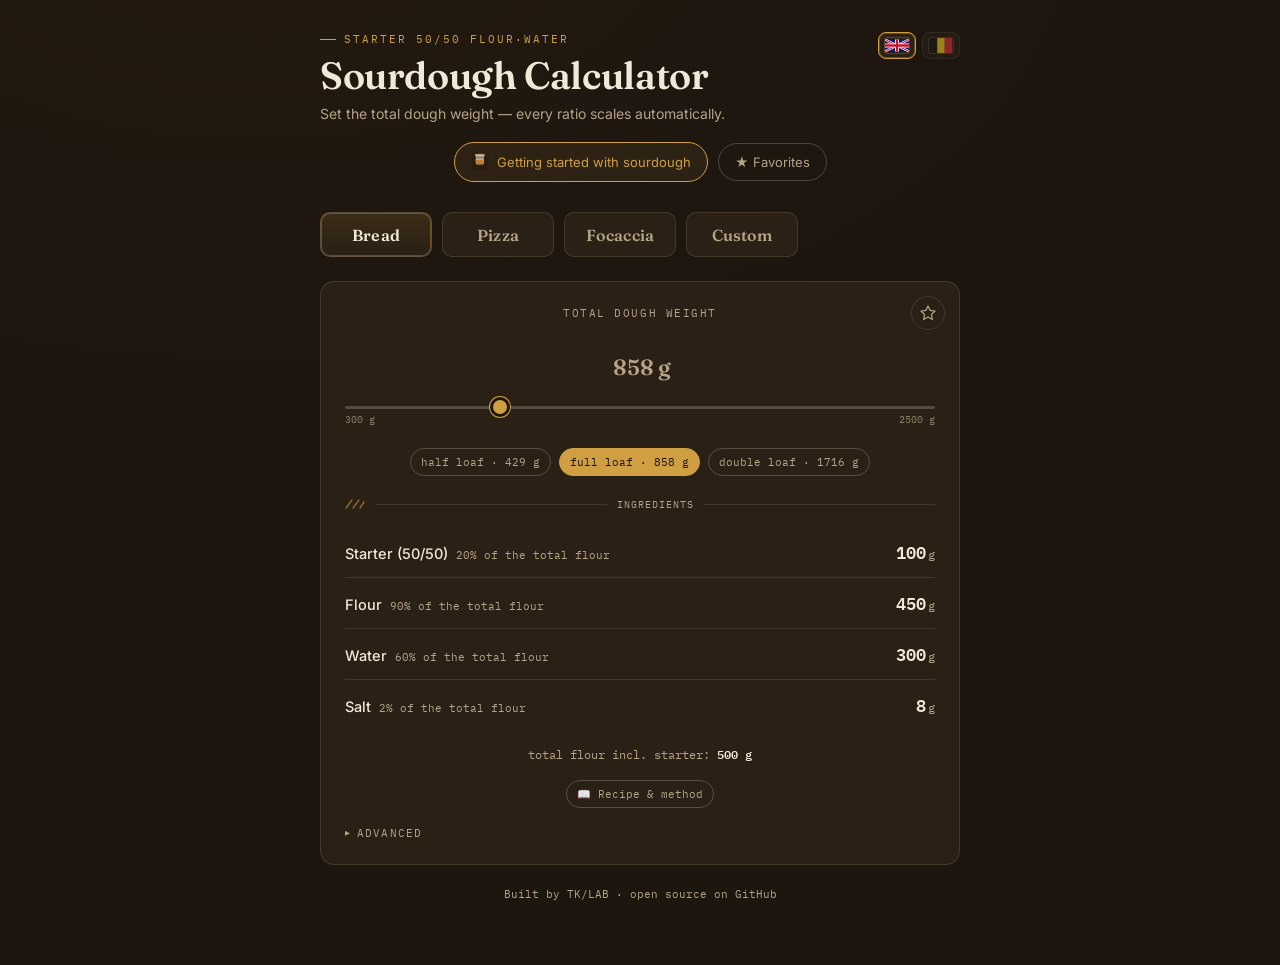
==== commit c8e60021: "Rework custom product: salt & oil as editable ingredient rows Replace the Advanced salt slider and o" ====
--- a/index.html
+++ b/index.html
@@ -176,10 +176,9 @@
   ? hashId
   : defaultId;
 
-// every adjustable ratio-slider config of a product: hydration, the optional
-// user-settable salt slider (custom product), then any extras
+// every adjustable ratio-slider config of a product: hydration, then any extras
 function advCfgs(p){
-  return [p.advanced.hydration, p.advanced.saltSlider, ...p.advanced.extras].filter(Boolean);
+  return [p.advanced.hydration, ...p.advanced.extras].filter(Boolean);
 }
 
 // scale a base portion (grams) up/down to a new total dough weight
@@ -200,9 +199,11 @@
   const pid = p.id;
   const h  = parseFloat($(pid+'-hydration').value) / 100;
   const st = p.advanced.starter.def / 100;
-  const sp = (p.advanced.saltSlider ? parseFloat($(pid+'-salt').value) : p.advanced.salt) / 100;
+  const sp = (p.advanced.salt || 0) / 100;   // salt is always a fixed % (no salt slider)
   const os = p.advanced.extras.map(ex => parseFloat($(pid+'-'+ex.key).value));
-  return { h, st, sp, os, o: os.reduce((a,b)=>a+b,0) / 100 };
+  // fixed oil % (custom) joins any extra %'s (e.g. pizza/focaccia oil slider)
+  const o  = (p.advanced.oil || 0) / 100 + os.reduce((a,b)=>a+b,0) / 100;
+  return { h, st, sp, os, o };
 }
 
 // The one update function every product shares.
@@ -210,6 +211,10 @@
   const pid = p.id;
   const W  = parseFloat($(pid+'-weight').value);
   const { h, st, sp, os, o } = currentPcts(p);
+  // editable product with no ingredients yet (all grams still 0): show a blank
+  // slate so the user knows to fill in every ingredient themselves — and skip
+  // any scaling/percentage math that would otherwise divide by total flour 0
+  const empty = p.editableIngredients && dynBase[pid] && dynBase[pid].total <= 0;
 
   $(pid+'-weight-num').textContent  = round(W);
   $(pid+'-hydration-v').textContent = Math.round(h*100)+'%';
@@ -218,16 +223,21 @@
   // base mode scales the product's working base (default portion, or the
   // custom product's user-edited ingredient grams) to the chosen weight;
   // otherwise the baker's percentages drive the rows.
-  const inBase = p.chipsSwitchTo === 'base' && baseMode[pid] === 'base' && (dynBase[pid] || p.base);
-  const d = inBase
-    ? scaleBase(inBase, W)
-    : computeDough(W, h, st, sp, o);
-  const k = inBase ? W / inBase.total : 1;
+  // editable products (custom) always scale from their working gram base, so
+  // the weight slider keeps scaling exactly the ingredients the user entered;
+  // bread/pizza use their base/percent mode as before
+  const inBase = p.editableIngredients
+    ? (dynBase[pid] || p.base)
+    : (p.chipsSwitchTo === 'base' && baseMode[pid] === 'base' && (dynBase[pid] || p.base));
+  const d = empty
+    ? { starter:0, flour:0, water:0, salt:0, oil:0, totalFlour:0 }
+    : (inBase ? scaleBase(inBase, W) : computeDough(W, h, st, sp, o));
+  const k = (empty || !inBase) ? 1 : W / inBase.total;
 
   // Every ingredient is annotated with its baker's percentage of the total
   // flour (grams shown ÷ total flour incl. starter). The hydration itself is
   // shown elsewhere, so it does not appear in the rows.
-  const ann = t => Math.round(t*100)+'% '+I18N.t('pctOfFlour');
+  const ann = t => isFinite(t) ? Math.round(t*100)+'% '+I18N.t('pctOfFlour') : '';
   const rows = [
     {key:'starter', name:I18N.t('ing_starter'), pctLabel:ann(d.starter/d.totalFlour), grams:d.starter},
     {key:'flour',   name:I18N.t('ing_flour'),   pctLabel:ann(d.flour/d.totalFlour),   grams:d.flour},
@@ -236,19 +246,31 @@
     ...p.advanced.extras.map((ex,i) => ({
       key: ex.key,
       name: ex.name,
-      pctLabel: ann(inBase ? (inBase[ex.key]*k)/d.totalFlour : os[i]/100),
-      grams: inBase ? inBase[ex.key]*k : os[i]/100*d.totalFlour
+      pctLabel: ann(empty ? NaN : (inBase ? (inBase[ex.key]*k)/d.totalFlour : os[i]/100)),
+      grams: empty ? 0 : (inBase ? inBase[ex.key]*k : os[i]/100*d.totalFlour)
     })),
+    // fixed oil ingredient (custom): its own editable row like salt, no slider
+    ...(p.advanced.oil ? [{
+      key: 'oil', name: I18N.t('ing_oil'),
+      pctLabel: ann(d.oil/d.totalFlour), grams: d.oil
+    }] : []),
     {key:'salt',    name:I18N.t('ing_salt'),    pctLabel:ann(d.salt/d.totalFlour),    grams:d.salt},
   ];
   renderRows($(pid+'-rows'), rows, !!p.editableIngredients);
+
+  // the ratio sliders have nothing to tune against while the ingredient rows
+  // are still empty — disable them until the user enters an ingredient (they
+  // show their defaults, but can't move). This avoids a confusing 0/0 state.
+  advCfgs(p).forEach(cfg => { const el = $(pid+'-'+cfg.key); if (el) el.disabled = empty; });
 
   // dough-ball counter (pizza widget); helper line always shows total flour
   if (p.widget && p.widget.type === 'balls'){
     const bw = parseFloat($(pid+'-ball-weight').value) || p.widget.defaultBallWeight;
     $(pid+'-ball-count').textContent = Math.round(W / bw);
   }
-  $(pid+'-helper').innerHTML = I18N.t('helperTotalFlour', round(d.totalFlour));
+  $(pid+'-helper').innerHTML = empty
+    ? I18N.t('editHint')
+    : I18N.t('helperTotalFlour', round(d.totalFlour));
 
   // chip active state
   [...$(pid+'-chips').children].forEach(c => {
@@ -269,12 +291,14 @@
   const set = (cfg, pct) => {
     if (!cfg) return;
     const el = $(pid+'-'+cfg.key);
+    // custom product has no starter slider — its starter percentage has no
+    // control, only the editable gram row (so nothing to sync to)
+    if (!el) return;
     el.value = Math.min(cfg.max, Math.max(cfg.min, pct));
     persistValue(el);
   };
   set(p.advanced.hydration, (b.water + b.starter / 2) / F * 100);
-  set(p.advanced.starter,   b.starter / F * 100);
-  set(p.advanced.saltSlider, b.salt / F * 100);
+  set(p.advanced.starter,   b.starter / F * 100);   // no slider -> guarded no-op
   p.advanced.extras.forEach(ex => set(ex, (b[ex.key] || 0) / F * 100));
 }
 
@@ -340,7 +364,6 @@
   const helper = `<div class="helper-line" id="${pid}-helper"></div>`;
   const adv = [
     advRowHTML(pid, p.advanced.hydration),
-    advRowHTML(pid, p.advanced.saltSlider),
     ...p.advanced.extras.map(ex => advRowHTML(pid, ex))
   ].join('');
   return `
@@ -474,10 +497,19 @@
     el.addEventListener('input', () => {
       if (p.editableIngredients){
         const W = parseFloat($(pid+'-weight').value);
-        const { h, st, sp, os, o } = currentPcts(p);
-        const d = computeDough(W, h, st, sp, o);
-        const nb = { starter: d.starter, flour: d.flour, water: d.water, salt: d.salt };
-        p.advanced.extras.forEach((ex,i) => { nb[ex.key] = os[i]/100*d.totalFlour; });
+        const b = dynBase[pid];
+        const F = b ? b.flour + b.starter / 2 : 0;
+        // no starter/salt slider on custom: keep both % from the working base,
+        // and read the (possibly just-moved) hydration / extra sliders
+        const s  = F ? b.starter / F : p.advanced.starter.def / 100;
+        const sp = F ? b.salt / F : (p.advanced.salt || 0) / 100;
+        const h  = parseFloat($(pid+'-hydration').value) / 100;
+        const os = p.advanced.extras.map(ex => parseFloat($(pid+'-'+ex.key).value) / 100);
+        // fixed oil % (custom) keeps its current share of the flour, like salt
+        const o  = F ? (b.oil || 0) / F : (p.advanced.oil || 0) / 100 + os.reduce((a,x)=>a+x, 0);
+        const d = computeDough(W, h, s, sp, o);
+        const nb = { starter: d.starter, flour: d.flour, water: d.water, salt: d.salt, oil: d.oil };
+        p.advanced.extras.forEach((ex,i) => { if (ex.key !== 'oil') nb[ex.key] = os[i]*d.totalFlour; });
         nb.total = W;
         dynBase[pid] = nb;
       } else if (p.chipsSwitchTo === 'base') baseMode[pid] = 'percent';
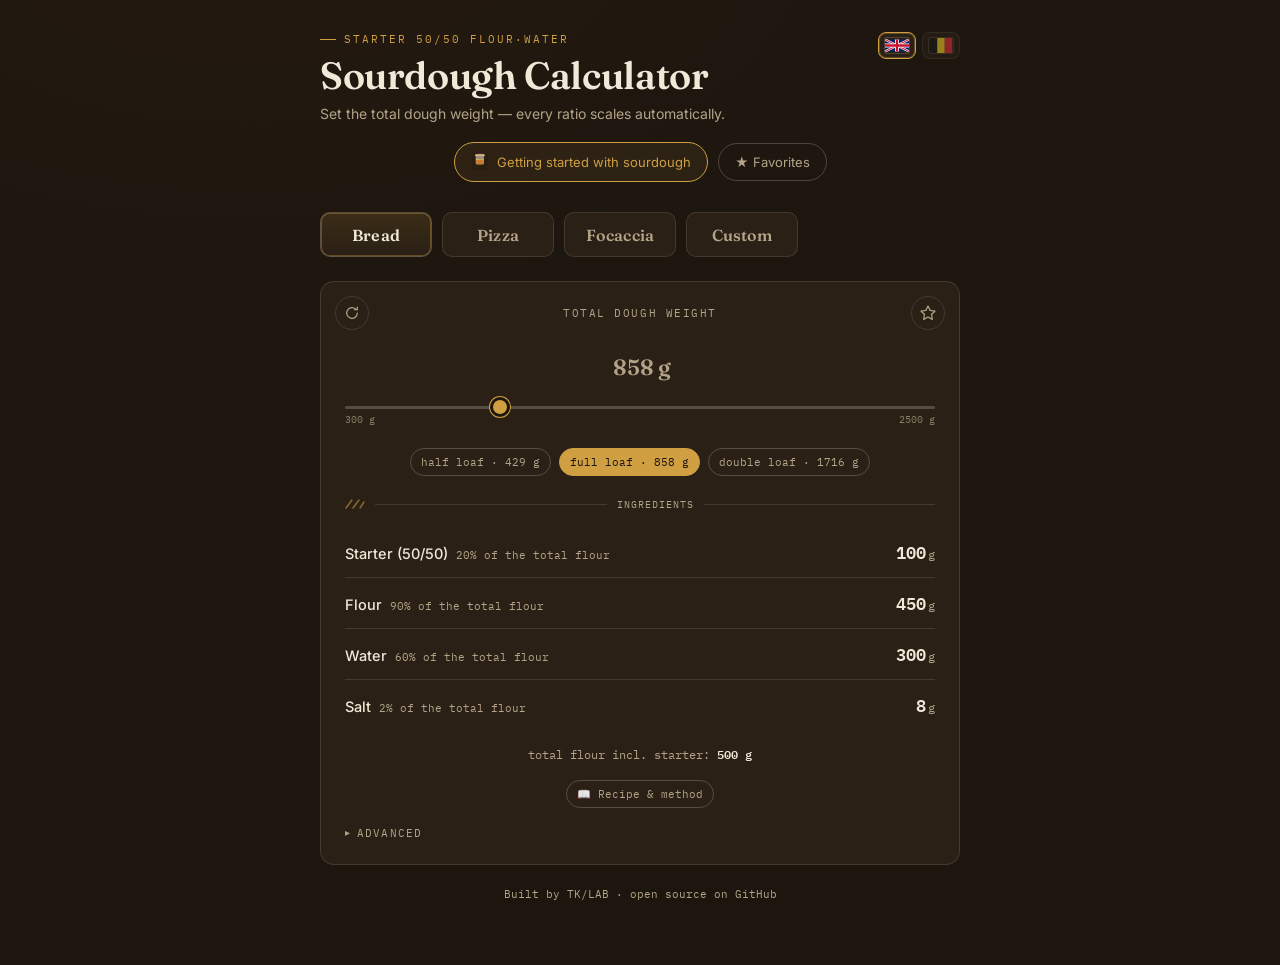
==== commit c5796fe4: "Add per-product reset icon; split advanced-panel reset" ====
--- a/index.html
+++ b/index.html
@@ -367,6 +367,10 @@
     ...p.advanced.extras.map(ex => advRowHTML(pid, ex))
   ].join('');
   return `
+      <button type="button" class="reset-icon" id="${pid}-reset-icon" title="${I18N.t('resetIcon')}" aria-label="${I18N.t('resetIcon')}">
+        <svg viewBox="0 0 24 24" width="16" height="16" aria-hidden="true"><path d="M20 12a8 8 0 1 1-2.34-5.66" stroke="currentColor" stroke-width="1.8" fill="none" stroke-linecap="round"/>
+        <path d="M20 3v4h-4" stroke="currentColor" stroke-width="1.8" fill="none" stroke-linecap="round" stroke-linejoin="round"/></svg>
+      </button>
       <button type="button" class="fav-star" id="${pid}-fav-star" title="${I18N.t('saveToFavorites')}" aria-label="${I18N.t('saveToFavorites')}">
         <svg viewBox="0 0 24 24" width="18" height="18" aria-hidden="true"><path d="M12 2.6l2.9 5.9 6.5 0.9-4.7 4.6 1.1 6.5L12 17.4l-5.8 3.1 1.1-6.5L2.6 9.4l6.5-0.9z"/></svg>
       </button>
@@ -382,7 +386,7 @@
       <div class="divider">
         <svg width="20" height="12" viewBox="0 0 20 12"><path d="M1 10 L7 2 M8 10 L14 2 M15 10 L19 4" stroke="var(--accent, var(--amber))" stroke-width="1.4" fill="none" stroke-linecap="round"/></svg>
         <div class="line"></div>
-        <span style="font-family:'IBM Plex Mono',monospace; font-size:10px; letter-spacing:0.1em;">${I18N.t('ingredients')}</span>
+        <span style="font-family:'IBM Plex Mono',monospace; font-size:10px; letter-spacing:0.1em;">${I18N.t(p.editableIngredients ? 'ingredientsEdit' : 'ingredients')}</span>
         <div class="line"></div>
       </div>
 
@@ -519,22 +523,37 @@
     });
   });
 
-  // reset-to-defaults
-  $(pid+'-reset').addEventListener('click', () => {
+  // reset-to-defaults (top-left icon): full reset back to the default portion,
+  // restoring the weight slider so the matching preset chip lights up again
+  const resetProduct = () => {
     unlightStarOn(pid);
     baseMode[pid] = p.chipsSwitchTo;
     if (dynBase[pid]) dynBase[pid] = Object.assign({}, p.base);
-    if (p.resetWeight) {
-      $(pid+'-weight').value = p.slider.def;
-      persistValue($(pid+'-weight'));
-    }
+    // restore the weight to the default portion so the matching preset chip
+    // (e.g. "full loaf", "4 balls", "standard pan") lights back up
+    $(pid+'-weight').value = p.slider.def;
+    persistValue($(pid+'-weight'));
     if (p.widget && p.widget.type === 'balls') $(pid+'-ball-weight').value = p.widget.defaultBallWeight;
     advCfgs(p).forEach(cfg => {
       $(pid+'-'+cfg.key).value = cfg.def;
       persistValue($(pid+'-'+cfg.key));
     });
     updateProduct(p);
-  });
+  };
+  // Advanced-panel "reset": keep the user's total dough weight and only bring
+  // the ratio sliders (hydration, extras/oil) back to their defaults
+  const resetAdvanced = () => {
+    unlightStarOn(pid);
+    baseMode[pid] = p.chipsSwitchTo;
+    if (dynBase[pid]) dynBase[pid] = Object.assign({}, p.base);
+    advCfgs(p).forEach(cfg => {
+      $(pid+'-'+cfg.key).value = cfg.def;
+      persistValue($(pid+'-'+cfg.key));
+    });
+    updateProduct(p);
+  };
+  $(pid+'-reset-icon').addEventListener('click', resetProduct);
+  $(pid+'-reset').addEventListener('click', resetAdvanced);
 
   updateProduct(p);
 });
--- a/assets/style.css
+++ b/assets/style.css
@@ -550,6 +550,26 @@
 .fav-star.faved{color:var(--accent, var(--amber)); border-color:var(--accent, var(--amber)); background:var(--accent-soft, rgba(207,159,66,0.16));}
 .fav-star.faved svg{fill:currentColor;}
 
+/* reset icon button in the top-left corner of every calculator card */
+.reset-icon{
+  position:absolute;
+  top:14px;
+  left:14px;
+  width:34px;
+  height:34px;
+  display:flex;
+  align-items:center;
+  justify-content:center;
+  border:1px solid var(--line);
+  border-radius:50%;
+  background:transparent;
+  color:var(--muted);
+  cursor:pointer;
+  transition:all .15s ease;
+}
+.reset-icon:hover{color:var(--accent, var(--amber)); border-color:var(--accent, var(--amber));}
+.reset-icon svg{fill:none;}
+
 /* header chip that opens the favorites pane */
 .favorites-btn{font-family:'Inter',sans-serif; font-size:13px; padding:10px 16px;}
 .favorites-btn.active{color:var(--bg); background:var(--amber); border-color:var(--amber);}
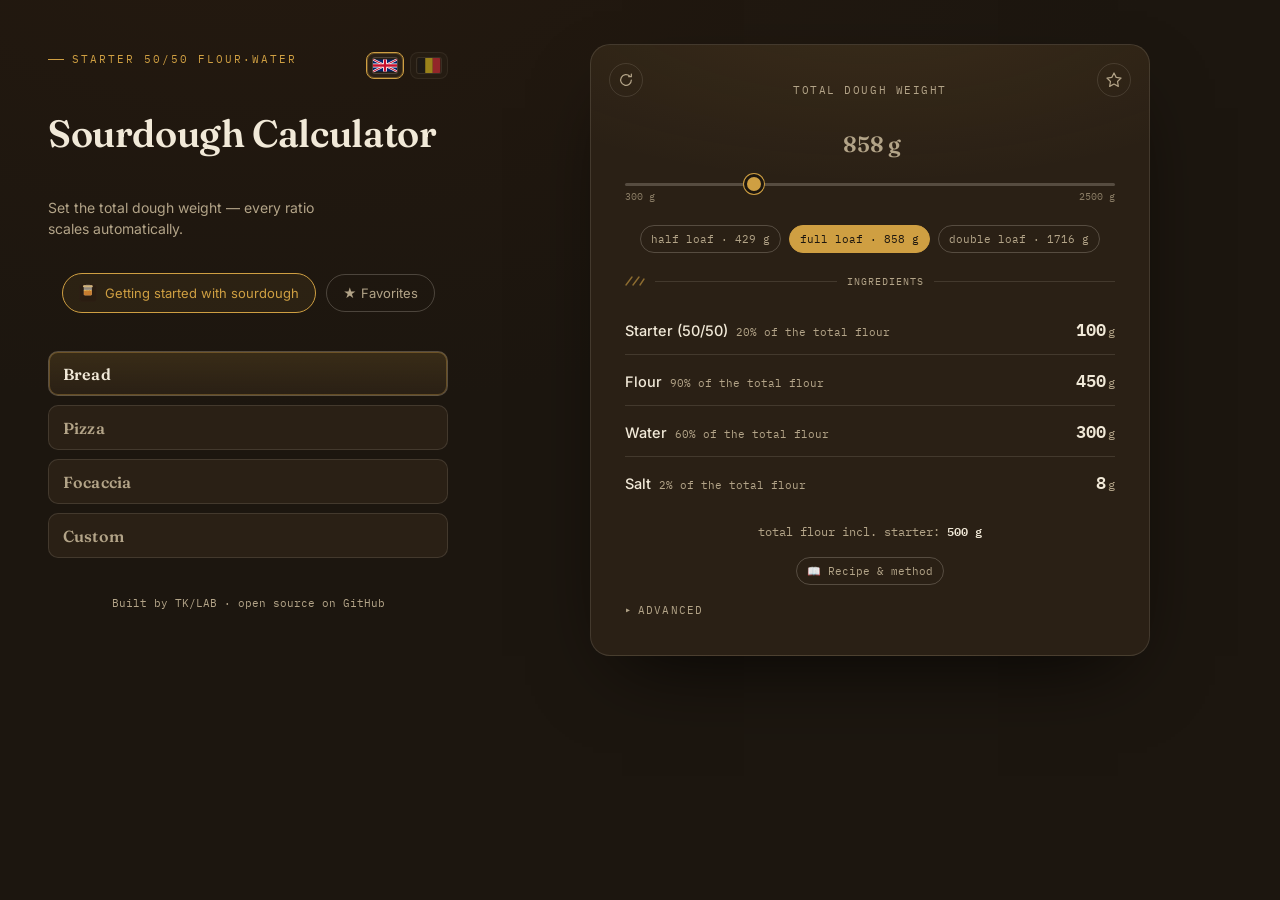
==== commit 2dec699e: "Add full-size website split layout for calculator and recipe pages" ====
--- a/index.html
+++ b/index.html
@@ -65,19 +65,20 @@
 })();
 </script>
 </head>
-<body>
+<body class="home">
 <div class="wrap">
 
-  <div class="lang-toggle" aria-label="Language / Taal">
-    <button type="button" class="flag-btn" data-lang="en" aria-label="English" title="English">
-      <svg viewBox="0 0 60 30" aria-hidden="true"><rect width="60" height="30" fill="#012169"/><path d="M0,0 L60,30 M60,0 L0,30" stroke="#fff" stroke-width="6"/><path d="M0,0 L60,30 M60,0 L0,30" stroke="#C8102E" stroke-width="2.6"/><path d="M30,0 v30 M0,15 h60" stroke="#fff" stroke-width="10"/><path d="M30,0 v30 M0,15 h60" stroke="#C8102E" stroke-width="6"/></svg>
-    </button>
-    <button type="button" class="flag-btn" data-lang="nl" aria-label="Nederlands" title="Nederlands">
-      <svg viewBox="0 0 30 20" aria-hidden="true"><rect width="10" height="20" fill="#1a1a1a"/><rect x="10" width="10" height="20" fill="#FDDA24"/><rect x="20" width="10" height="20" fill="#EF3340"/></svg>
-    </button>
-  </div>
+  <div class="layout">
 
   <header>
+    <div class="lang-toggle" aria-label="Language / Taal">
+      <button type="button" class="flag-btn" data-lang="en" aria-label="English" title="English">
+        <svg viewBox="0 0 60 30" aria-hidden="true"><rect width="60" height="30" fill="#012169"/><path d="M0,0 L60,30 M60,0 L0,30" stroke="#fff" stroke-width="6"/><path d="M0,0 L60,30 M60,0 L0,30" stroke="#C8102E" stroke-width="2.6"/><path d="M30,0 v30 M0,15 h60" stroke="#fff" stroke-width="10"/><path d="M30,0 v30 M0,15 h60" stroke="#C8102E" stroke-width="6"/></svg>
+      </button>
+      <button type="button" class="flag-btn" data-lang="nl" aria-label="Nederlands" title="Nederlands">
+        <svg viewBox="0 0 30 20" aria-hidden="true"><rect width="10" height="20" fill="#1a1a1a"/><rect x="10" width="10" height="20" fill="#FDDA24"/><rect x="20" width="10" height="20" fill="#EF3340"/></svg>
+      </button>
+    </div>
     <div class="eyebrow" data-i18n="eyebrow">starter 50/50 flour·water</div>
     <h1 data-i18n="title">Sourdough Calculator</h1>
     <div class="sub" data-i18n-html="sub">Set the total dough weight &mdash; every ratio scales automatically.</div>
@@ -96,6 +97,15 @@
   <!-- Favorites pane: opened via the header chip; content rendered by JS -->
   <div class="tabpanel" id="panel-favorites" hidden>
     <div class="card" id="favorites-card"></div>
+  </div>
+
+  <footer>
+    <div class="footer-links">
+      <span class="foot-stat" data-i18n-html="footer">Built by TK/LAB &middot; <a href="https://github.com/tristankuijpers/sourdough_calculator" target="_blank" rel="noopener">open source on GitHub</a></span>
+      <button type="button" class="share-btn" id="share-app" data-i18n="shareApp">Share this app</button>
+    </div>
+  </footer>
+
   </div>
 
   <!-- Name-this-recipe dialog, opened by the star button -->
@@ -114,12 +124,6 @@
   </div>
 
   <div class="toast" id="share-toast"></div>
-  <footer>
-    <div class="footer-links">
-      <span class="foot-stat" data-i18n-html="footer">Built by TK/LAB &middot; <a href="https://github.com/tristankuijpers/sourdough_calculator" target="_blank" rel="noopener">open source on GitHub</a></span>
-      <button type="button" class="share-btn" id="share-app" data-i18n="shareApp">Share this app</button>
-    </div>
-  </footer>
 </div>
 
 <script src="assets/i18n.js"></script>
@@ -176,9 +180,10 @@
   ? hashId
   : defaultId;
 
-// every adjustable ratio-slider config of a product: hydration, then any extras
+// every adjustable ratio-slider config of a product: hydration, starter, then
+// any extras (salt has no slider; it stays a fixed % of total flour)
 function advCfgs(p){
-  return [p.advanced.hydration, ...p.advanced.extras].filter(Boolean);
+  return [p.advanced.hydration, p.advanced.starter, ...p.advanced.extras].filter(Boolean);
 }
 
 // scale a base portion (grams) up/down to a new total dough weight
@@ -198,7 +203,7 @@
 function currentPcts(p){
   const pid = p.id;
   const h  = parseFloat($(pid+'-hydration').value) / 100;
-  const st = p.advanced.starter.def / 100;
+  const st = parseFloat($(pid+'-starter').value) / 100;
   const sp = (p.advanced.salt || 0) / 100;   // salt is always a fixed % (no salt slider)
   const os = p.advanced.extras.map(ex => parseFloat($(pid+'-'+ex.key).value));
   // fixed oil % (custom) joins any extra %'s (e.g. pizza/focaccia oil slider)
@@ -218,6 +223,7 @@
 
   $(pid+'-weight-num').textContent  = round(W);
   $(pid+'-hydration-v').textContent = Math.round(h*100)+'%';
+  $(pid+'-starter-v').textContent   = Math.round(st*100)+'%';
   p.advanced.extras.forEach((ex,i) => { $(pid+'-'+ex.key+'-v').textContent = Math.round(os[i])+'%'; });
 
   // base mode scales the product's working base (default portion, or the
@@ -291,14 +297,14 @@
   const set = (cfg, pct) => {
     if (!cfg) return;
     const el = $(pid+'-'+cfg.key);
-    // custom product has no starter slider — its starter percentage has no
-    // control, only the editable gram row (so nothing to sync to)
+    // every product (incl. custom) has a starter slider to sync to; only guard
+    // against a missing element just in case
     if (!el) return;
     el.value = Math.min(cfg.max, Math.max(cfg.min, pct));
     persistValue(el);
   };
   set(p.advanced.hydration, (b.water + b.starter / 2) / F * 100);
-  set(p.advanced.starter,   b.starter / F * 100);   // no slider -> guarded no-op
+  set(p.advanced.starter,   b.starter / F * 100);   // starter has a slider now; sync it
   p.advanced.extras.forEach(ex => set(ex, (b[ex.key] || 0) / F * 100));
 }
 
@@ -362,10 +368,7 @@
       <input class="ball-input" id="${pid}-ball-weight" type="text" inputmode="decimal" value="${p.widget.defaultBallWeight}"> g
     </div>` : '';
   const helper = `<div class="helper-line" id="${pid}-helper"></div>`;
-  const adv = [
-    advRowHTML(pid, p.advanced.hydration),
-    ...p.advanced.extras.map(ex => advRowHTML(pid, ex))
-  ].join('');
+  const adv = advCfgs(p).map(cfg => advRowHTML(pid, cfg)).join('');
   return `
       <button type="button" class="reset-icon" id="${pid}-reset-icon" title="${I18N.t('resetIcon')}" aria-label="${I18N.t('resetIcon')}">
         <svg viewBox="0 0 24 24" width="16" height="16" aria-hidden="true"><path d="M20 12a8 8 0 1 1-2.34-5.66" stroke="currentColor" stroke-width="1.8" fill="none" stroke-linecap="round"/>
@@ -503,9 +506,9 @@
         const W = parseFloat($(pid+'-weight').value);
         const b = dynBase[pid];
         const F = b ? b.flour + b.starter / 2 : 0;
-        // no starter/salt slider on custom: keep both % from the working base,
-        // and read the (possibly just-moved) hydration / extra sliders
-        const s  = F ? b.starter / F : p.advanced.starter.def / 100;
+        // no salt slider on custom: keep salt % from the working base, and read
+        // the (possibly just-moved) hydration / starter / extra sliders
+        const s  = parseFloat($(pid+'-starter').value) / 100;
         const sp = F ? b.salt / F : (p.advanced.salt || 0) / 100;
         const h  = parseFloat($(pid+'-hydration').value) / 100;
         const os = p.advanced.extras.map(ex => parseFloat($(pid+'-'+ex.key).value) / 100);
--- a/assets/style.css
+++ b/assets/style.css
@@ -27,6 +27,11 @@
   -webkit-font-smoothing:antialiased;
 }
 .wrap{max-width:640px;margin:0 auto;position:relative;}
+/* Column container for the calculator page. On mobile it stays a plain
+   block (single column, current behaviour); on wide screens a CSS grid
+   splits it into left (everything except the calculator) + right (the
+   calculator card). */
+.layout{display:block;}
 
 /* Language flag toggle: pinned top-right, aligned with the top text line.
    Present on every page (calculator, recipe, getting-started). */
@@ -64,7 +69,7 @@
   box-shadow:inset 0 0 0 1px rgba(207,159,66,0.35);
 }
 
-header{margin-bottom:28px;}
+header{position:relative; margin-bottom:28px;}
 .eyebrow{
   font-family:'IBM Plex Mono',monospace;
   font-size:11px;
@@ -700,3 +705,122 @@
   color:var(--ink);
   margin:24px 0 0;
 }
+
+/* =========================================================================
+   Website (desktop) full-size layout
+   -------------------------------------------------------------------------
+   Mobile (< 901px): nothing below applies — the calculator keeps its exact
+   single-column behaviour. On the wide site the screen is split vertically:
+   LEFT  = everything that is not the calculator (header, product nav, footer)
+   RIGHT = the calculator card (and the favourites pane).
+
+   Everything is scoped to <body class="home"> (the calculator page) so the
+   shared recipe/getting-started pages stay untouched.
+   ========================================================================= */
+@media (min-width: 901px){
+  body.home{ padding: 44px 48px 84px; }
+  body.home .wrap{ max-width: 1240px; }
+
+  /* two-column split via grid areas */
+  body.home .layout{
+    display: grid;
+    grid-template-columns: minmax(280px, 400px) minmax(0, 1fr);
+    grid-template-areas:
+      "header main"
+      "tabs   main"
+      "footer main";
+    grid-template-rows: auto auto 1fr;
+    gap: 38px 60px;
+    align-items: start;
+  }
+
+  /* left column: brand header on top, nav, footer at the bottom */
+  body.home header{      grid-area: header; margin: 0; }
+  body.home .tabs-wrap{  grid-area: tabs;   margin: 0; }
+  body.home footer{      grid-area: footer; margin: 0; }
+
+  /* pull the top brand blocks in the left column further apart vertically:
+     eyebrow (starter 50/50…) → flags (top-right) → title → subtitle. The
+     language flags are absolutely positioned at the header's top-right, so
+     giving the header top padding also lifts them clear of the eyebrow. */
+  body.home header{ padding-top: 6px; }
+  body.home .eyebrow{ margin-top: 2px; }
+  body.home h1{ margin: 44px 0 12px; }
+  body.home .sub{ margin-top: 40px; padding-right: 120px; }
+  body.home .head-actions{ margin-top: 34px; }
+
+  /* right column: the calculator card (and favourites pane share the spot) */
+  body.home #panels{          grid-area: main; max-width: 560px; width: 100%; justify-self: center; }
+  body.home #panel-favorites{ grid-area: main; max-width: 560px; width: 100%; justify-self: center; }
+
+  /* language flags sit in the top-right of the sidebar/header */
+  body.home header .lang-toggle{ top: 8px; }
+
+  /* product tabs become a tidy vertical sidebar navigation */
+  body.home .tabs-wrap::before,
+  body.home .tabs-wrap::after{ content: none; }
+  body.home .tabs{
+    flex-direction: column;
+    overflow: visible;
+    gap: 9px;
+    margin: 0;
+    padding: 0;
+  }
+  body.home .tab{ width: 100%; min-width: 0; text-align: left; }
+
+  /* calculator card: a little more presence, softly lit top edge */
+  body.home .card{
+    padding: 38px 34px;
+    border-radius: 20px;
+    box-shadow: 0 32px 80px -32px rgba(0,0,0,0.85);
+    background:
+      radial-gradient(760px 320px at 50% -10%, var(--accent-soft, rgba(207,159,66,0.10)), transparent 62%),
+      var(--surface);
+  }
+  /* keep the card's star / reset buttons hugging the larger corner radius */
+  body.home .fav-star,   body.home .reset-icon{ top: 18px; }
+  body.home .fav-star{   right: 18px; }
+  body.home .reset-icon{ left: 18px; }
+}
+
+/* =========================================================================
+   Website (desktop) full-size layout — recipe & method pages
+   -------------------------------------------------------------------------
+   Mirrors the calculator page: everything except the method block sits in
+   the LEFT column (language flags, back link, title & subtitle, footer) and
+   the method block sits in the RIGHT column. Same column widths / gap and
+   the same flag + title position as the homepage, so navigating between the
+   calculator and the recipe pages never makes the flags or title jump.
+   Mobile (< 901px) keeps the current single-column behaviour untouched.
+   ========================================================================= */
+@media (min-width: 901px){
+  body.recipe-page{ padding: 44px 48px 84px; }
+  body.recipe-page .wrap{ max-width: 1240px; }
+
+  body.recipe-page .layout{
+    display: grid;
+    grid-template-columns: minmax(280px, 400px) minmax(0, 1fr);
+    grid-template-areas:
+      "header main"
+      "footer main";
+    grid-template-rows: auto 1fr;
+    gap: 38px 60px;
+    align-items: start;
+  }
+
+  /* left column: header (flags, back link, title) on top, footer at bottom */
+  body.recipe-page header{ grid-area: header; margin: 0; position: relative; padding-top: 6px; }
+  body.recipe-page header .lang-toggle{ top: 8px; }
+  body.recipe-page footer{ grid-area: footer; margin: 0; }
+
+  /* right column: the method block (and its CTA links) */
+  body.recipe-page .method-col{ grid-area: main; max-width: 640px; width: 100%; justify-self: center; }
+  body.recipe-page .recipe-link{ margin-top: 26px; }
+
+  /* vertical rhythm for the left-column top blocks: back link → eyebrow →
+     title → subtitle. The flags sit absolutely at the header's top-right. */
+  body.recipe-page header .back-link{ margin-top: 32px; margin-bottom: 0; }
+  body.recipe-page .eyebrow{ margin-top: 22px; }
+  body.recipe-page h1{ margin: 40px 0 12px; }
+  body.recipe-page .sub{ margin-top: 34px; padding-right: 120px; }
+}
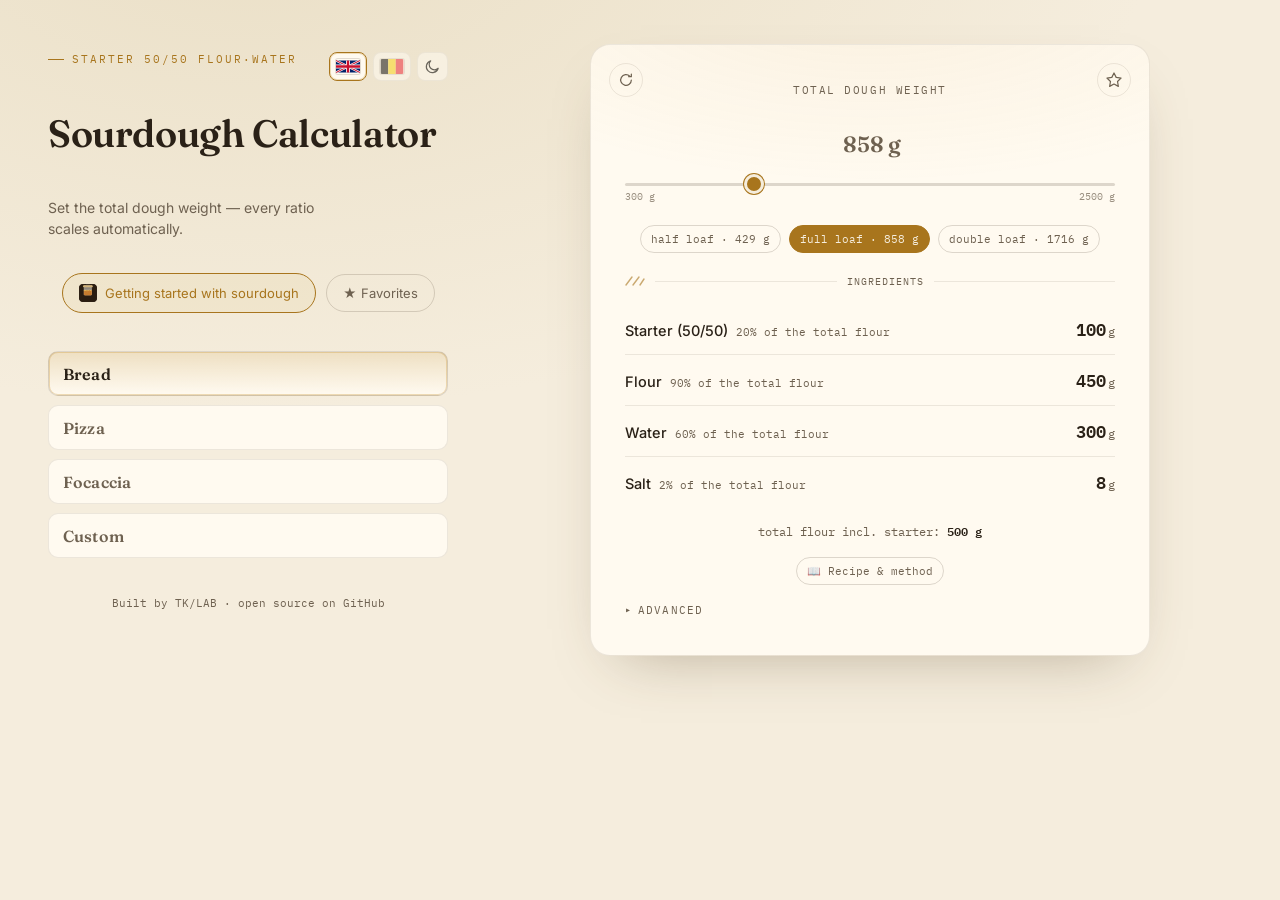
==== commit 2c6643e3: "Add light/dark theme toggle for the whole site" ====
--- a/index.html
+++ b/index.html
@@ -5,6 +5,20 @@
 <meta name="viewport" content="width=device-width, initial-scale=1.0">
 <meta name="theme-color" content="#1c160f">
 <meta name="mobile-web-app-capable" content="yes">
+<script>
+// Apply a stored light/dark theme before the CSS paints (no flash). Absent a
+// stored choice, the OS/browser preference is used; the meta color follows it.
+(function () {
+  try {
+    var t = localStorage.getItem('SDCH_THEME');
+    var light = t === 'light' ||
+      (!t && window.matchMedia && window.matchMedia('(prefers-color-scheme: light)').matches);
+    if (t === 'light' || t === 'dark') document.documentElement.dataset.theme = t;
+    var meta = document.querySelector('meta[name="theme-color"]');
+    if (meta) meta.setAttribute('content', light ? '#f5eddd' : '#1c160f');
+  } catch (e) {}
+})();
+</script>
 <meta name="apple-mobile-web-app-capable" content="yes">
 <meta name="apple-mobile-web-app-status-bar-style" content="black-translucent">
 <meta name="apple-mobile-web-app-title" content="Sourdough">
@@ -78,6 +92,10 @@
       <button type="button" class="flag-btn" data-lang="nl" aria-label="Nederlands" title="Nederlands">
         <svg viewBox="0 0 30 20" aria-hidden="true"><rect width="10" height="20" fill="#1a1a1a"/><rect x="10" width="10" height="20" fill="#FDDA24"/><rect x="20" width="10" height="20" fill="#EF3340"/></svg>
       </button>
+      <button type="button" class="flag-btn theme-btn" data-theme-toggle aria-pressed="false" aria-label="Light/dark theme">
+        <svg class="theme-sun sun" viewBox="0 0 24 24" aria-hidden="true"><circle cx="12" cy="12" r="4.2"/><path d="M12 3v2M12 19v2M3 12h2M19 12h2M5.6 5.6l1.4 1.4M17 17l1.4 1.4M18.4 5.6L17 7M7 17l-1.4 1.4"/></svg>
+        <svg class="theme-moon moon" viewBox="0 0 24 24" aria-hidden="true"><path d="M20 14.5A8.5 8.5 0 1 1 9.5 4a7 7 0 0 0 10.5 10.5z"/></svg>
+      </button>
     </div>
     <div class="eyebrow" data-i18n="eyebrow">starter 50/50 flour·water</div>
     <h1 data-i18n="title">Sourdough Calculator</h1>
@@ -127,6 +145,7 @@
 </div>
 
 <script src="assets/i18n.js"></script>
+<script src="assets/theme.js"></script>
 <script src="products.js"></script>
 <script>
 // Localize the product list for this page load *before* the app boots:
--- a/assets/style.css
+++ b/assets/style.css
@@ -1,4 +1,5 @@
 :root{
+  color-scheme: dark;
   --bg: #1c160f;
   --bg-2: #24190f;
   --surface: #2a2015;
@@ -13,6 +14,59 @@
   --tomato: #c1502e;
   --olive: #8a9a5b;
   --radius: 14px;
+  /* themable helpers that only make sense relative to the background */
+  --ring: rgba(241,233,216,0.18);
+  --scrim: rgba(15,12,8,0.6);
+  --card-shadow: 0 32px 80px -32px rgba(0,0,0,0.85);
+}
+
+/* Light theme. Two sources:
+   - prefers-color-scheme (browser/OS) applies automatically ONLY when the
+     visitor hasn't explicitly forced a theme (no [data-theme="dark"]), so a
+     stored "dark" choice always wins even on a light device, and vice versa.
+   - <html data-theme="light"> is an explicit, stored choice and therefore
+     beats everything (source order puts it last). */
+:root[data-theme="light"]{
+  color-scheme: light;
+  --bg: #f5eddd;
+  --bg-2: #eadfc6;
+  --surface: #fffaf0;
+  --surface-2: #efe4ce;
+  --line: rgba(70,54,36,0.10);
+  --line-strong: rgba(70,54,36,0.18);
+  --ink: #2a2117;
+  --muted: #6e6150;
+  --amber: #a8751d;
+  --amber-dim: #8a6426;
+  --teal: #3f7a76;
+  --tomato: #b4411f;
+  --olive: #5f7a3a;
+  --radius: 14px;
+  --ring: rgba(70,54,36,0.16);
+  --scrim: rgba(40,30,18,0.35);
+  --card-shadow: 0 24px 60px -30px rgba(80,60,30,0.4);
+}
+
+@media (prefers-color-scheme: light){
+  :root:not([data-theme="dark"]){
+    color-scheme: light;
+    --bg: #f5eddd;
+    --bg-2: #eadfc6;
+    --surface: #fffaf0;
+    --surface-2: #efe4ce;
+    --line: rgba(70,54,36,0.10);
+    --line-strong: rgba(70,54,36,0.18);
+    --ink: #2a2117;
+    --muted: #6e6150;
+    --amber: #a8751d;
+    --amber-dim: #8a6426;
+    --teal: #3f7a76;
+    --tomato: #b4411f;
+    --olive: #5f7a3a;
+    --ring: rgba(70,54,36,0.16);
+    --scrim: rgba(40,30,18,0.35);
+    --card-shadow: 0 24px 60px -30px rgba(80,60,30,0.4);
+  }
 }
 *{box-sizing:border-box;}
 html,body{margin:0;padding:0;}
@@ -60,7 +114,7 @@
   width:24px;
   height:15px;
   border-radius:2px;
-  box-shadow:0 0 0 1px rgba(241,233,216,0.18);
+  box-shadow:0 0 0 1px var(--ring);
 }
 .flag-btn:hover{opacity:0.9;}
 .flag-btn.active{
@@ -68,6 +122,23 @@
   border-color:var(--amber);
   box-shadow:inset 0 0 0 1px rgba(207,159,66,0.35);
 }
+
+/* Light/dark theme toggle — shares the flag-button look, sits last in the
+   top-right toggle cluster. Shows a sun when the app is dark (click → light)
+   and a moon when it's light (click → dark). Which icon shows depends on the
+   resolved theme: an explicit <html data-theme> or, absent an explicit choice,
+   the OS/browser preference (prefers-color-scheme). */
+.theme-btn svg{width:17px; height:17px; display:none; box-shadow:none;}
+:root:not([data-theme="light"]) .theme-sun{display:block;}
+:root:not([data-theme="light"]) .theme-moon{display:none;}
+:root[data-theme="light"] .theme-sun{display:none;}
+:root[data-theme="light"] .theme-moon{display:block;}
+@media (prefers-color-scheme: light){
+  :root:not([data-theme]) .theme-sun{display:none;}
+  :root:not([data-theme]) .theme-moon{display:block;}
+}
+.theme-btn .sun{fill:none; stroke:currentColor; stroke-width:1.7; stroke-linecap:round;}
+.theme-btn .moon{fill:none; stroke:currentColor; stroke-width:1.7; stroke-linecap:round; stroke-linejoin:round;}
 
 header{position:relative; margin-bottom:28px;}
 .eyebrow{
@@ -514,6 +585,23 @@
   border-color:var(--accent, var(--amber));
 }
 .general-callout .chip:hover .icon-img{filter:brightness(0);}
+
+/* Inline text-links inside the method/story copy (e.g. "grow your own from
+   scratch" on getting-started, "general method" on making-a-starter). The
+   rest of the site styles its links as chips or amber text, so these should
+   match: they pick up the same product accent as the step numbers and CTA
+   chips, lose the ugly browser-default blue, and use a subtle underline that
+   brightens on hover. Chips & the header back-link keep their own styling. */
+body.recipe-page .card a:not(.chip):not(.back-link){
+  color:var(--accent, var(--amber));
+  text-decoration:none;
+  border-bottom:1px solid rgba(207,159,66,0.35);
+  transition:color .15s ease, border-color .15s ease;
+}
+body.recipe-page .card a:not(.chip):not(.back-link):hover{
+  color:var(--ink);
+  border-color:var(--ink);
+}
 .notes-title{
   font-family:'Fraunces',serif;
   font-size:18px;
@@ -586,7 +674,7 @@
 .fav-overlay{
   position:fixed;
   inset:0;
-  background:rgba(15,12,8,0.6);
+  background:var(--scrim);
   display:flex;
   align-items:center;
   justify-content:center;
@@ -772,7 +860,7 @@
   body.home .card{
     padding: 38px 34px;
     border-radius: 20px;
-    box-shadow: 0 32px 80px -32px rgba(0,0,0,0.85);
+    box-shadow: var(--card-shadow);
     background:
       radial-gradient(760px 320px at 50% -10%, var(--accent-soft, rgba(207,159,66,0.10)), transparent 62%),
       var(--surface);
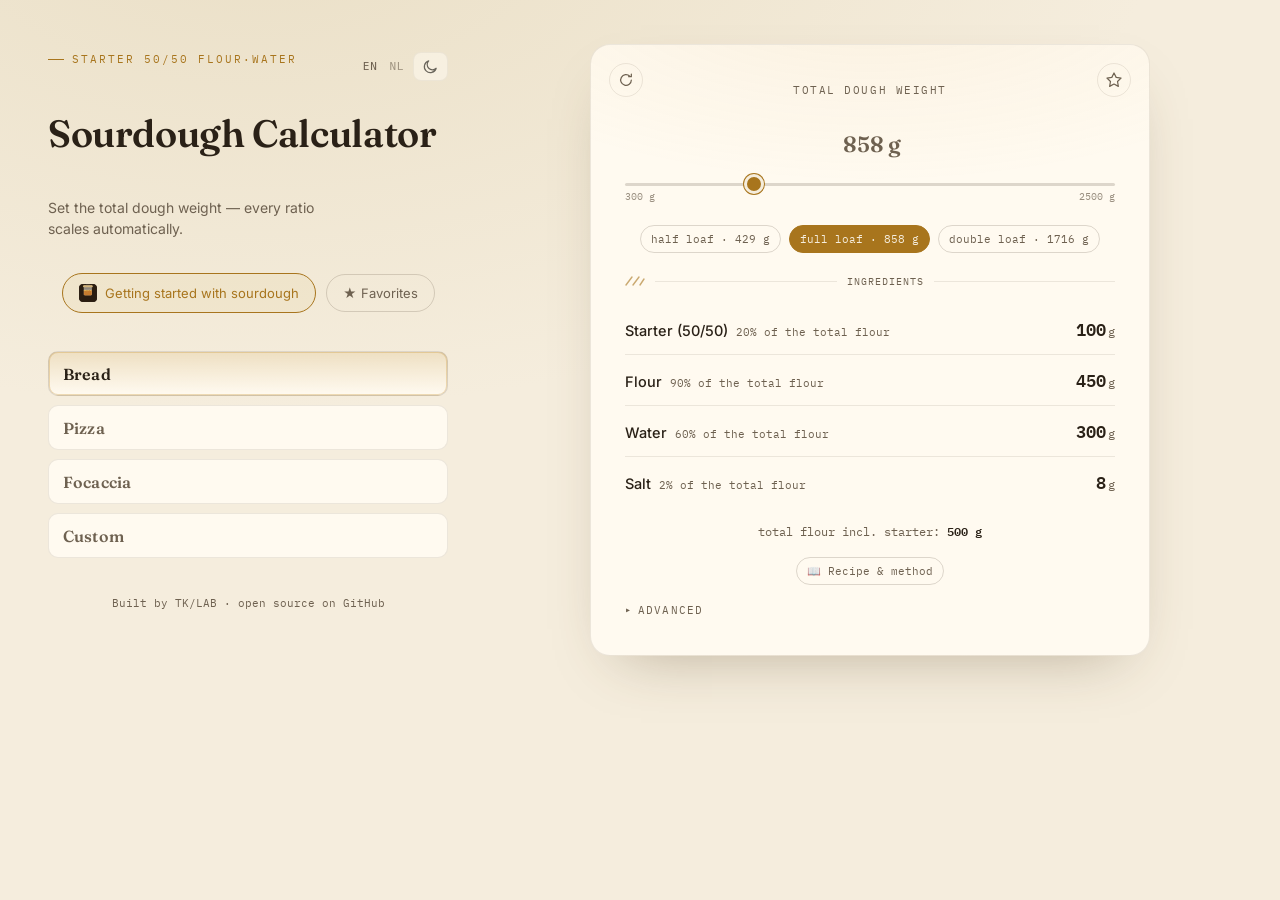
==== commit 94d68ad2: "Replace language flags with monospace EN/NL text labels" ====
--- a/index.html
+++ b/index.html
@@ -87,10 +87,10 @@
   <header>
     <div class="lang-toggle" aria-label="Language / Taal">
       <button type="button" class="flag-btn" data-lang="en" aria-label="English" title="English">
-        <svg viewBox="0 0 60 30" aria-hidden="true"><rect width="60" height="30" fill="#012169"/><path d="M0,0 L60,30 M60,0 L0,30" stroke="#fff" stroke-width="6"/><path d="M0,0 L60,30 M60,0 L0,30" stroke="#C8102E" stroke-width="2.6"/><path d="M30,0 v30 M0,15 h60" stroke="#fff" stroke-width="10"/><path d="M30,0 v30 M0,15 h60" stroke="#C8102E" stroke-width="6"/></svg>
+        <span class="lang-label">EN</span>
       </button>
       <button type="button" class="flag-btn" data-lang="nl" aria-label="Nederlands" title="Nederlands">
-        <svg viewBox="0 0 30 20" aria-hidden="true"><rect width="10" height="20" fill="#1a1a1a"/><rect x="10" width="10" height="20" fill="#FDDA24"/><rect x="20" width="10" height="20" fill="#EF3340"/></svg>
+        <span class="lang-label">NL</span>
       </button>
       <button type="button" class="flag-btn theme-btn" data-theme-toggle aria-pressed="false" aria-label="Light/dark theme">
         <svg class="theme-sun sun" viewBox="0 0 24 24" aria-hidden="true"><circle cx="12" cy="12" r="4.2"/><path d="M12 3v2M12 19v2M3 12h2M19 12h2M5.6 5.6l1.4 1.4M17 17l1.4 1.4M18.4 5.6L17 7M7 17l-1.4 1.4"/></svg>
--- a/assets/style.css
+++ b/assets/style.css
@@ -104,10 +104,35 @@
   display:inline-flex;
   align-items:center;
   justify-content:center;
-  padding:5px 6px;
+  padding:5px 8px;
   cursor:pointer;
   opacity:0.55;
   transition:opacity .15s ease, border-color .15s ease;
+}
+/* Language toggles (EN/NL): rendered as plain monospace uppercase text matching
+   the footer credit ("Gemaakt door TK/LAB") — no border, no background. */
+.flag-btn[data-lang]{
+  background:transparent;
+  border:none;
+  border-radius:0;
+  padding:2px 3px;
+  opacity:0.6;
+}
+.flag-btn[data-lang] .lang-label{
+  display:block;
+  font-family:'IBM Plex Mono',monospace;
+  font-size:11px;
+  font-weight:500;
+  line-height:1;
+  letter-spacing:0.06em;
+  text-transform:uppercase;
+  color:var(--muted);
+}
+.flag-btn[data-lang]:hover{opacity:1;}
+.flag-btn[data-lang].active{
+  opacity:1;
+  border:none;
+  box-shadow:none;
 }
 .flag-btn svg{
   display:block;
